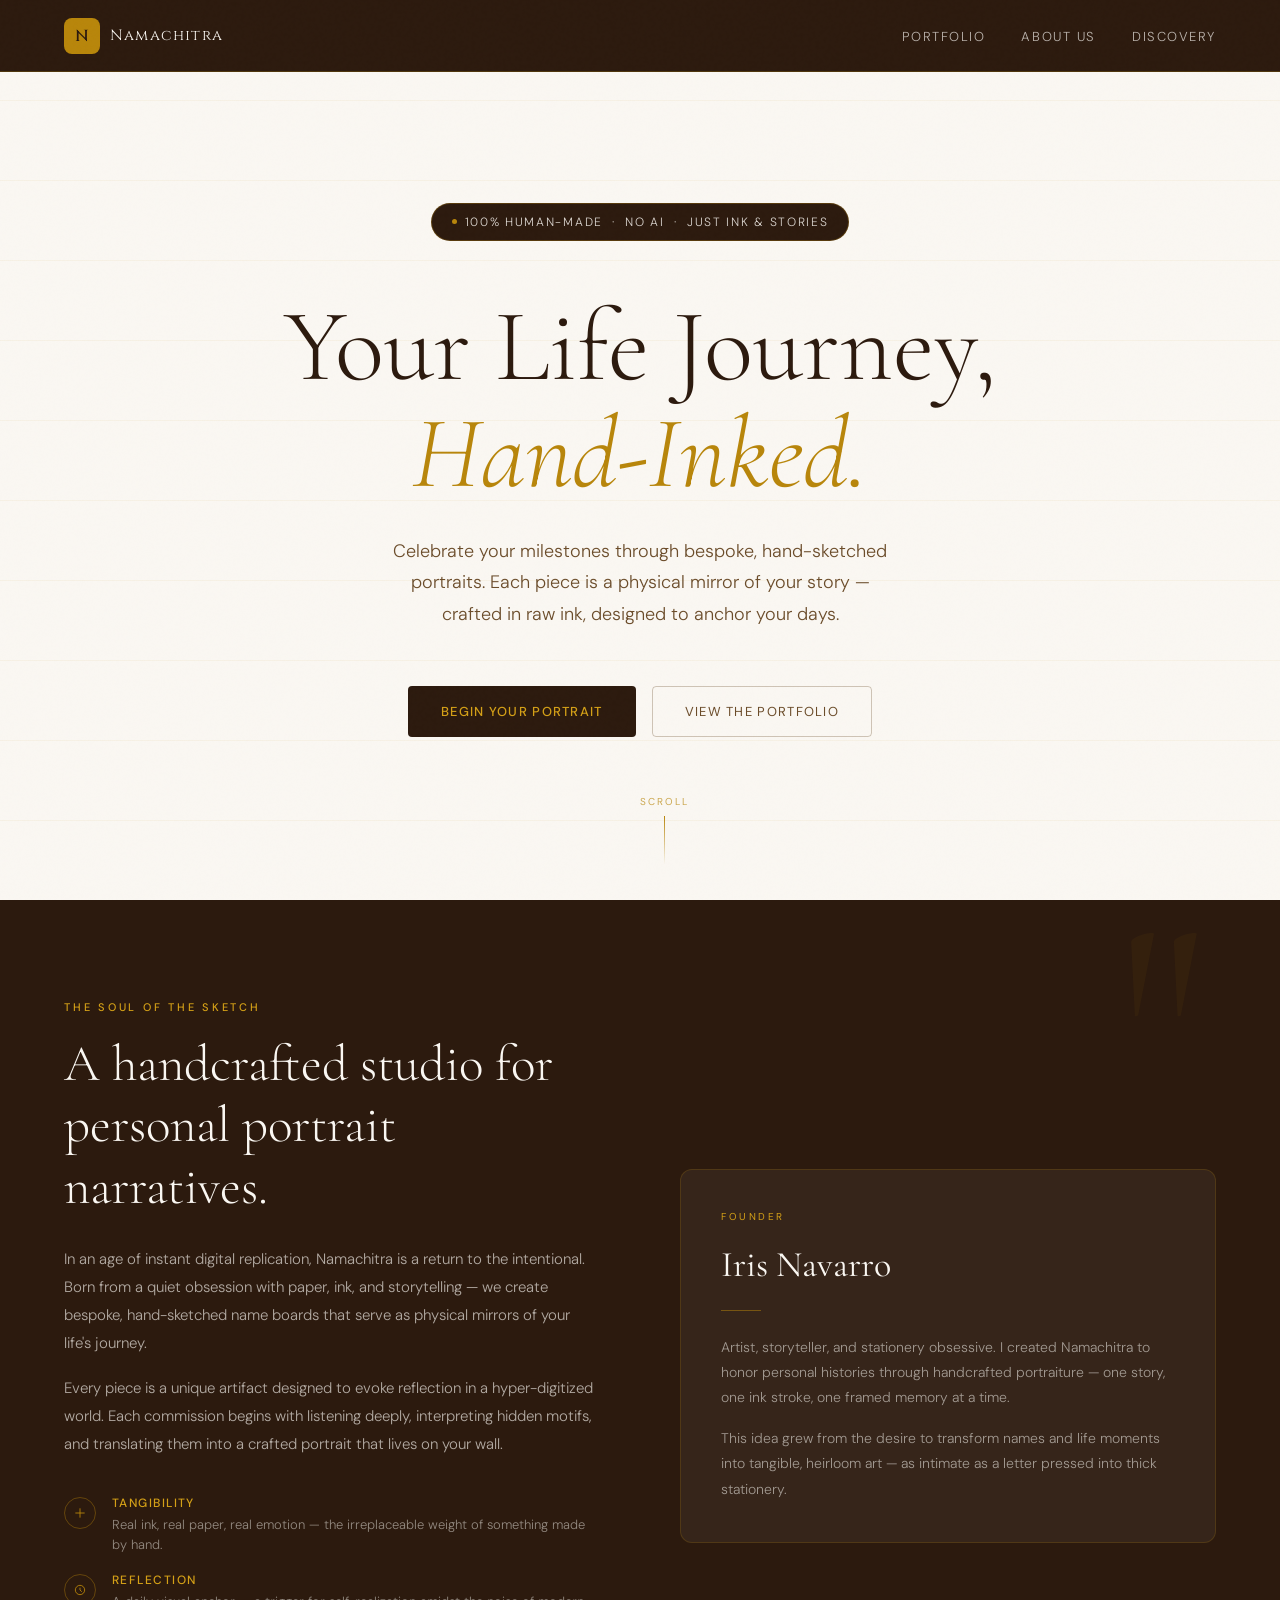
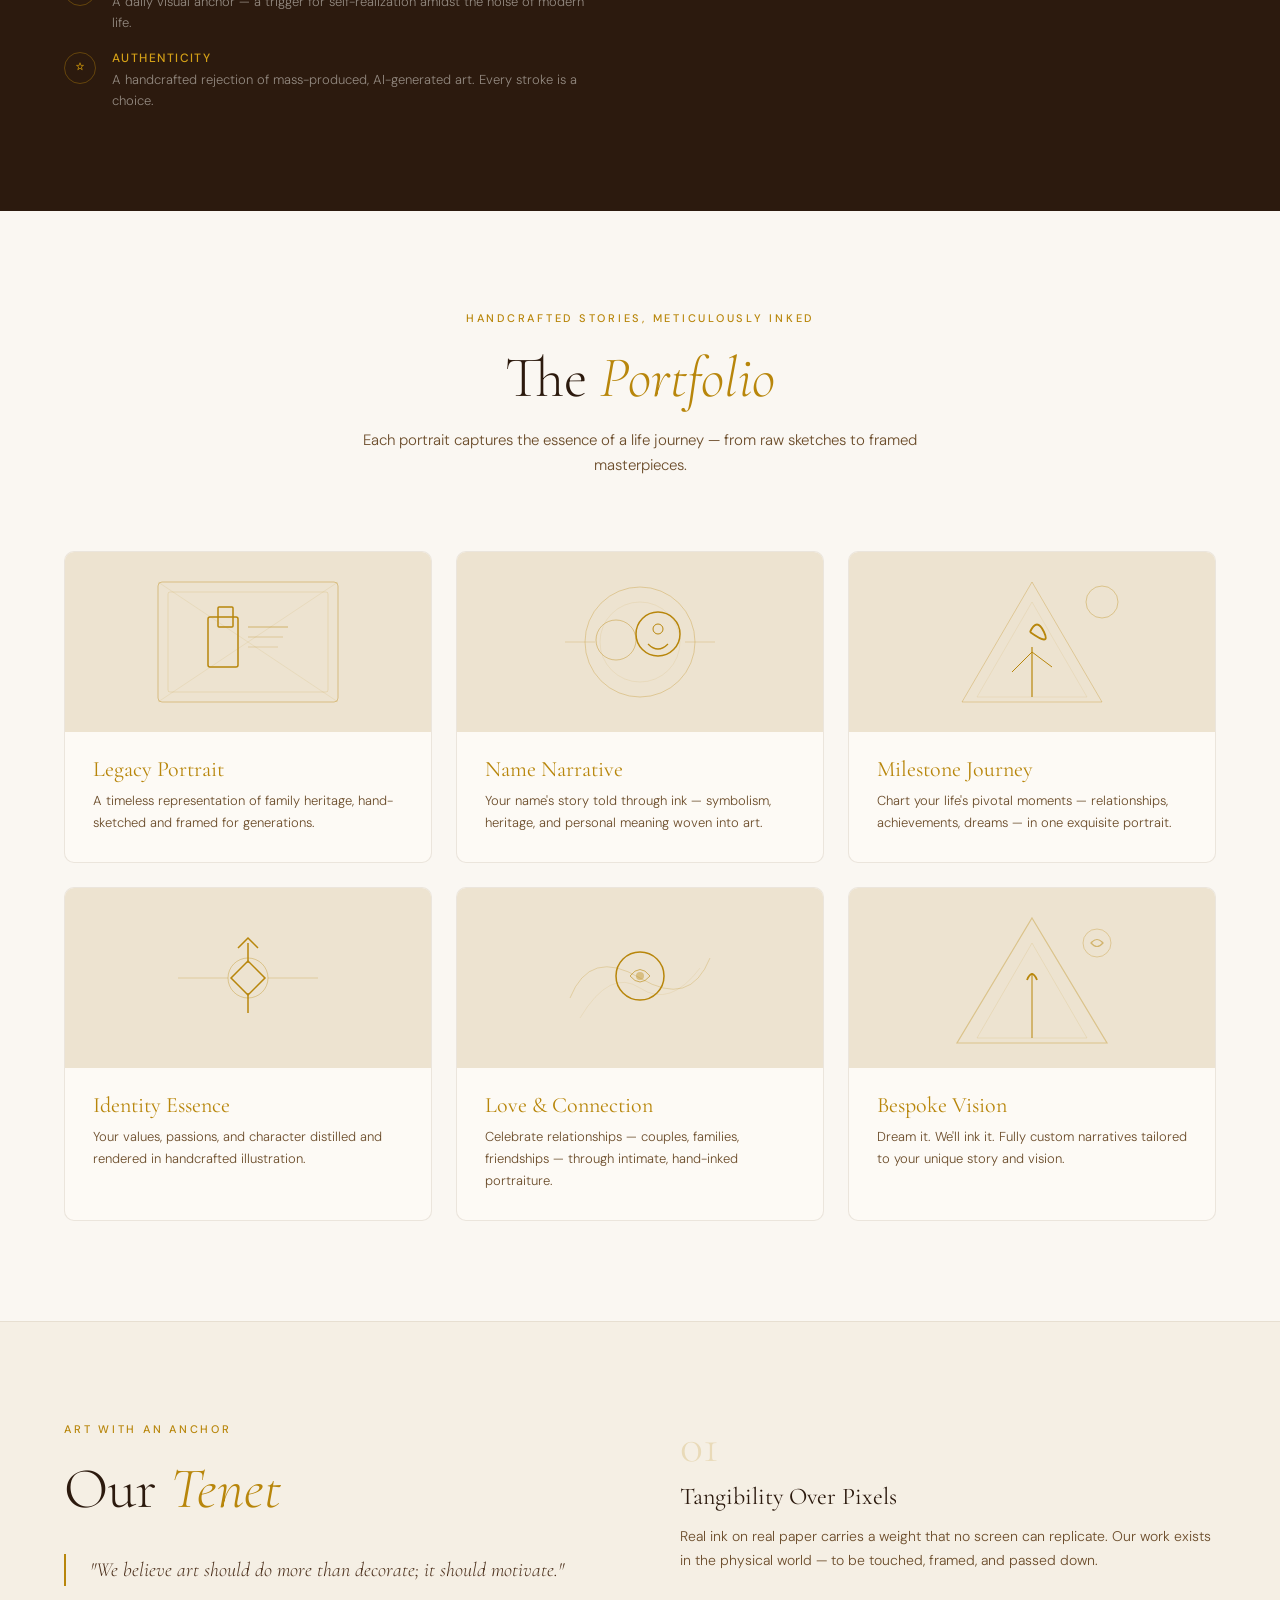
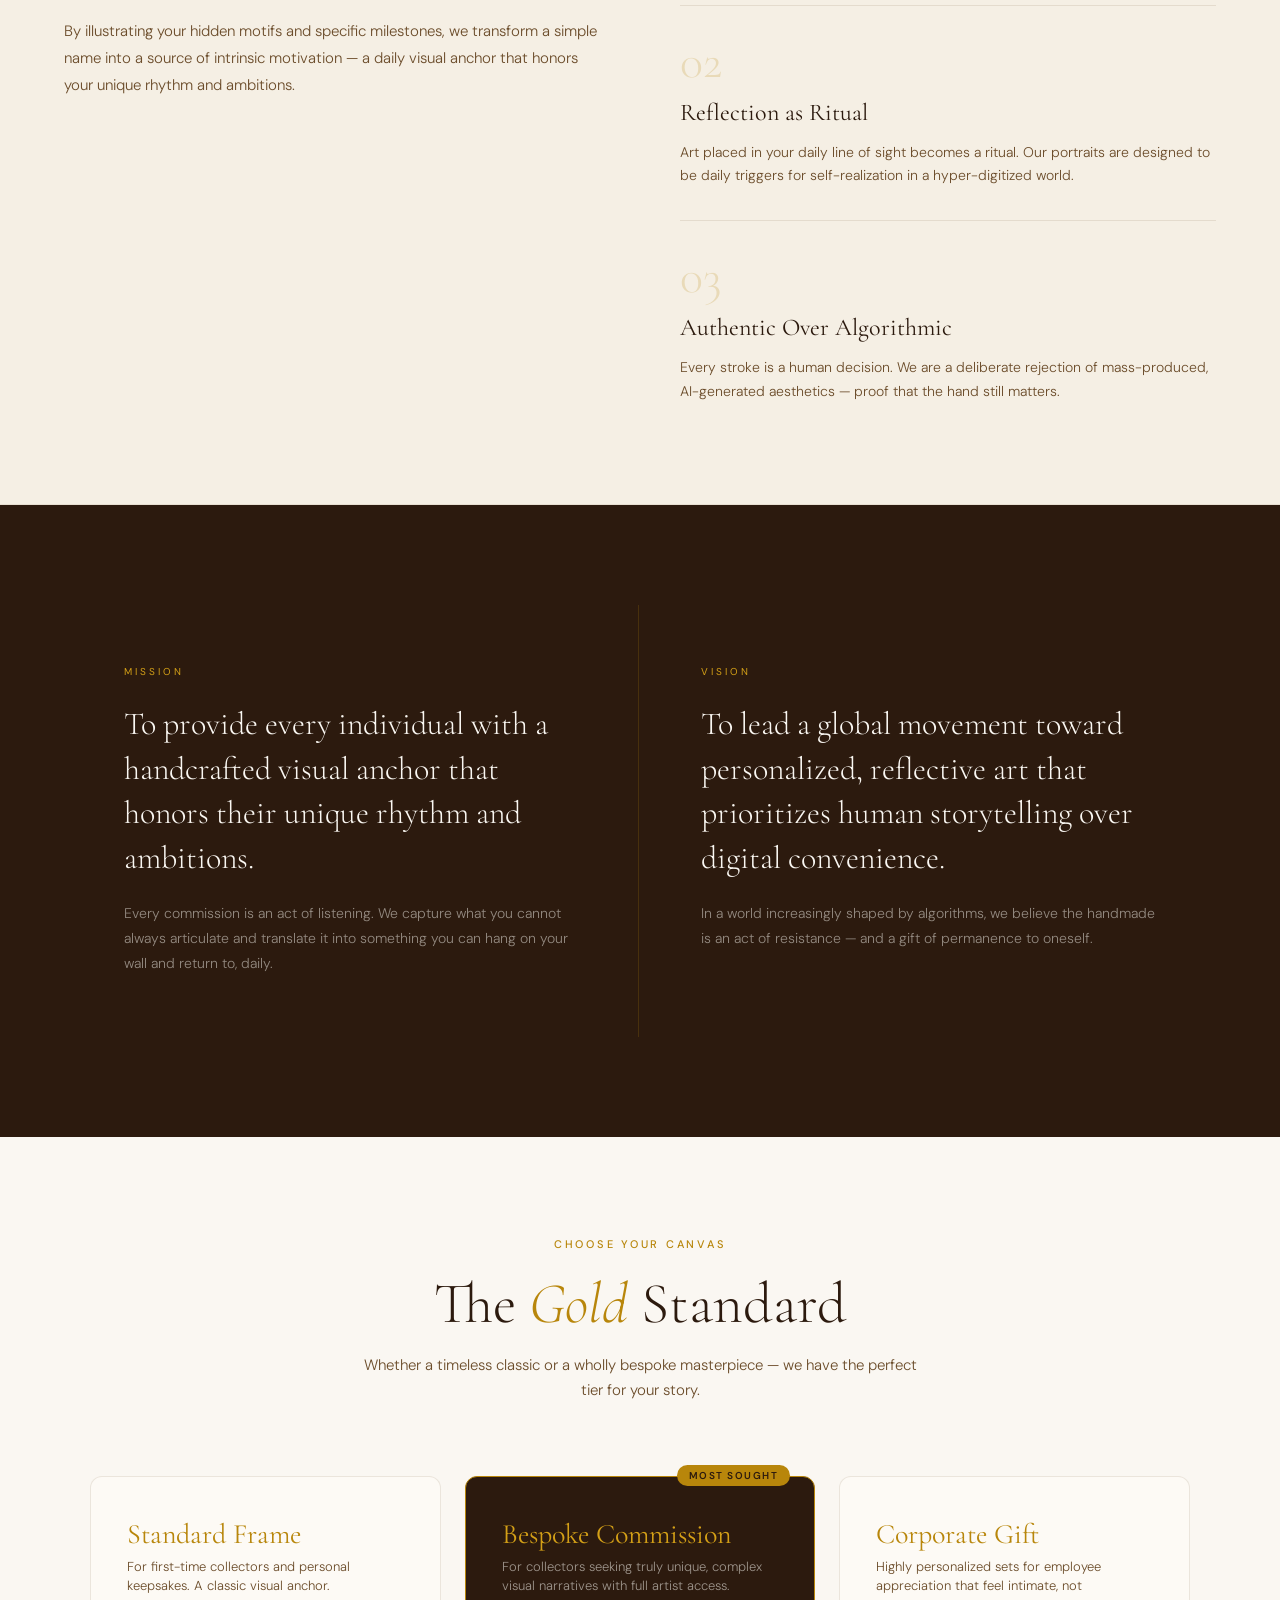
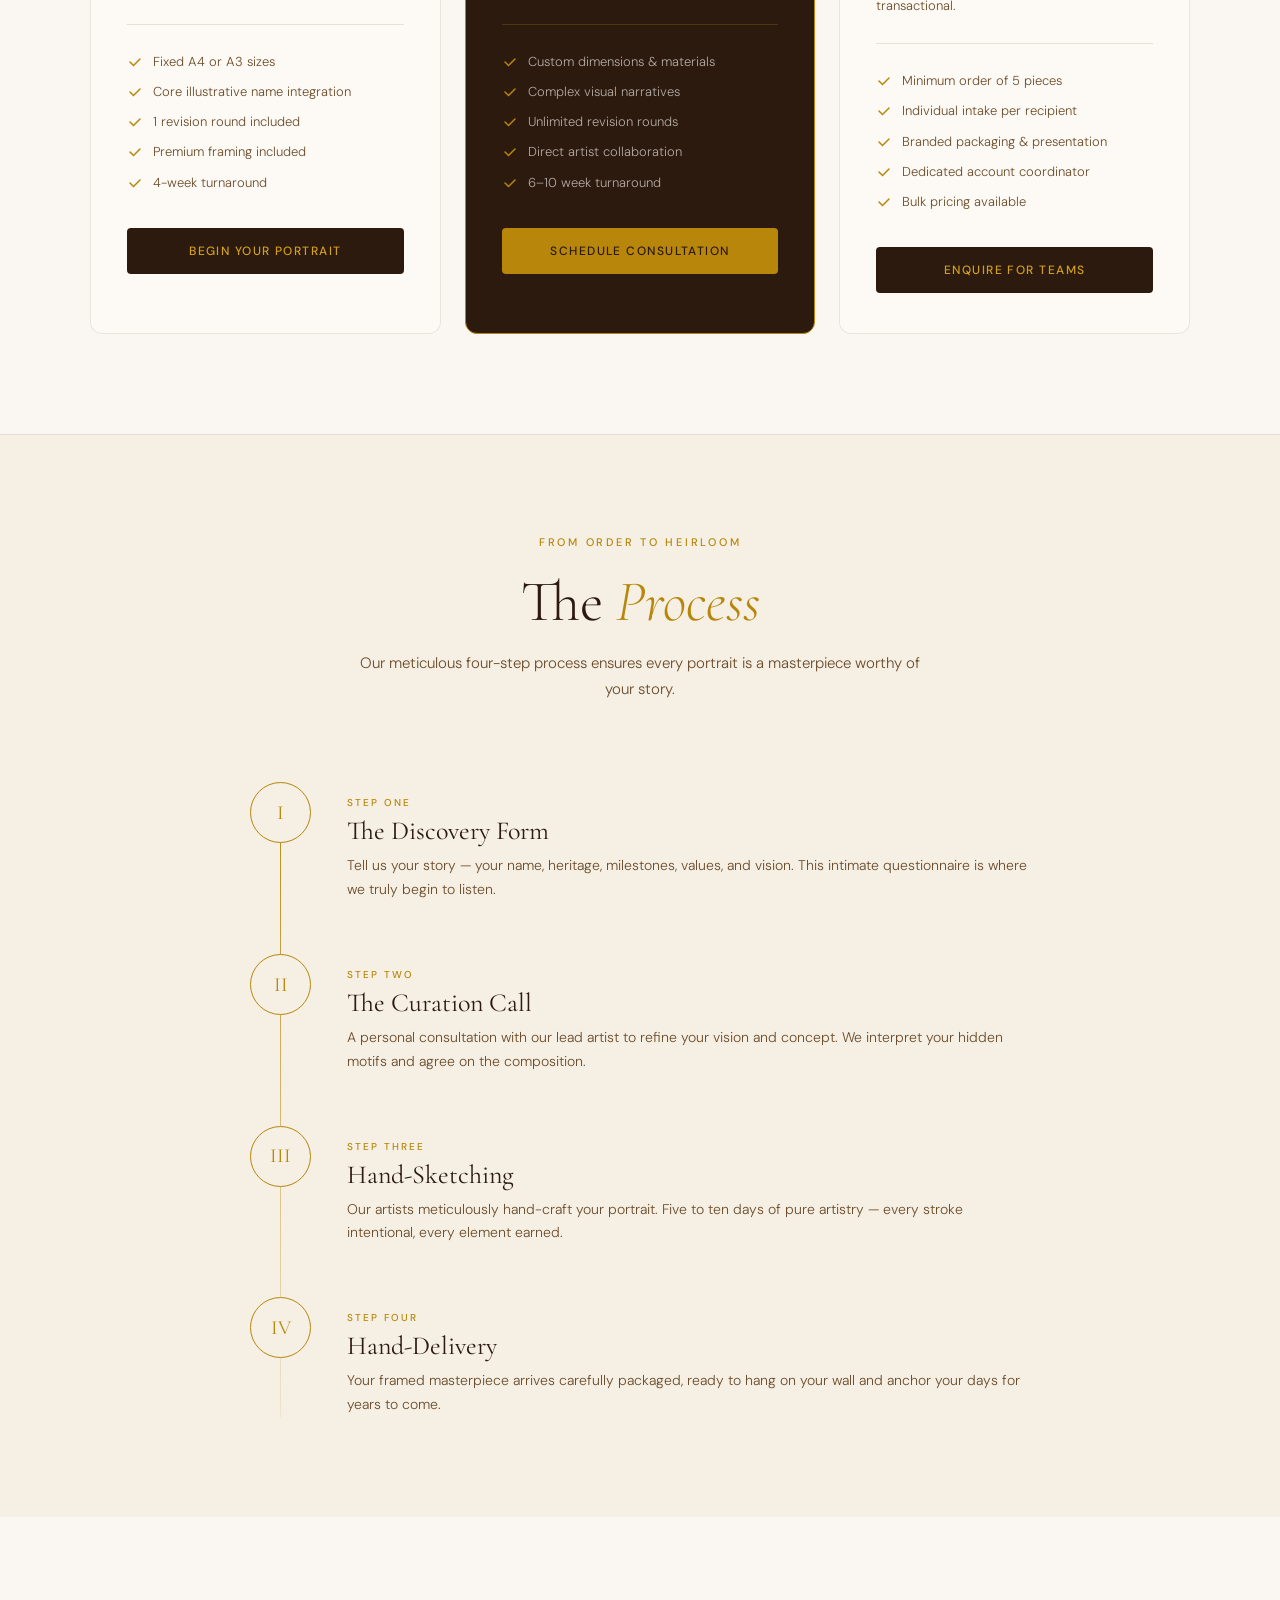
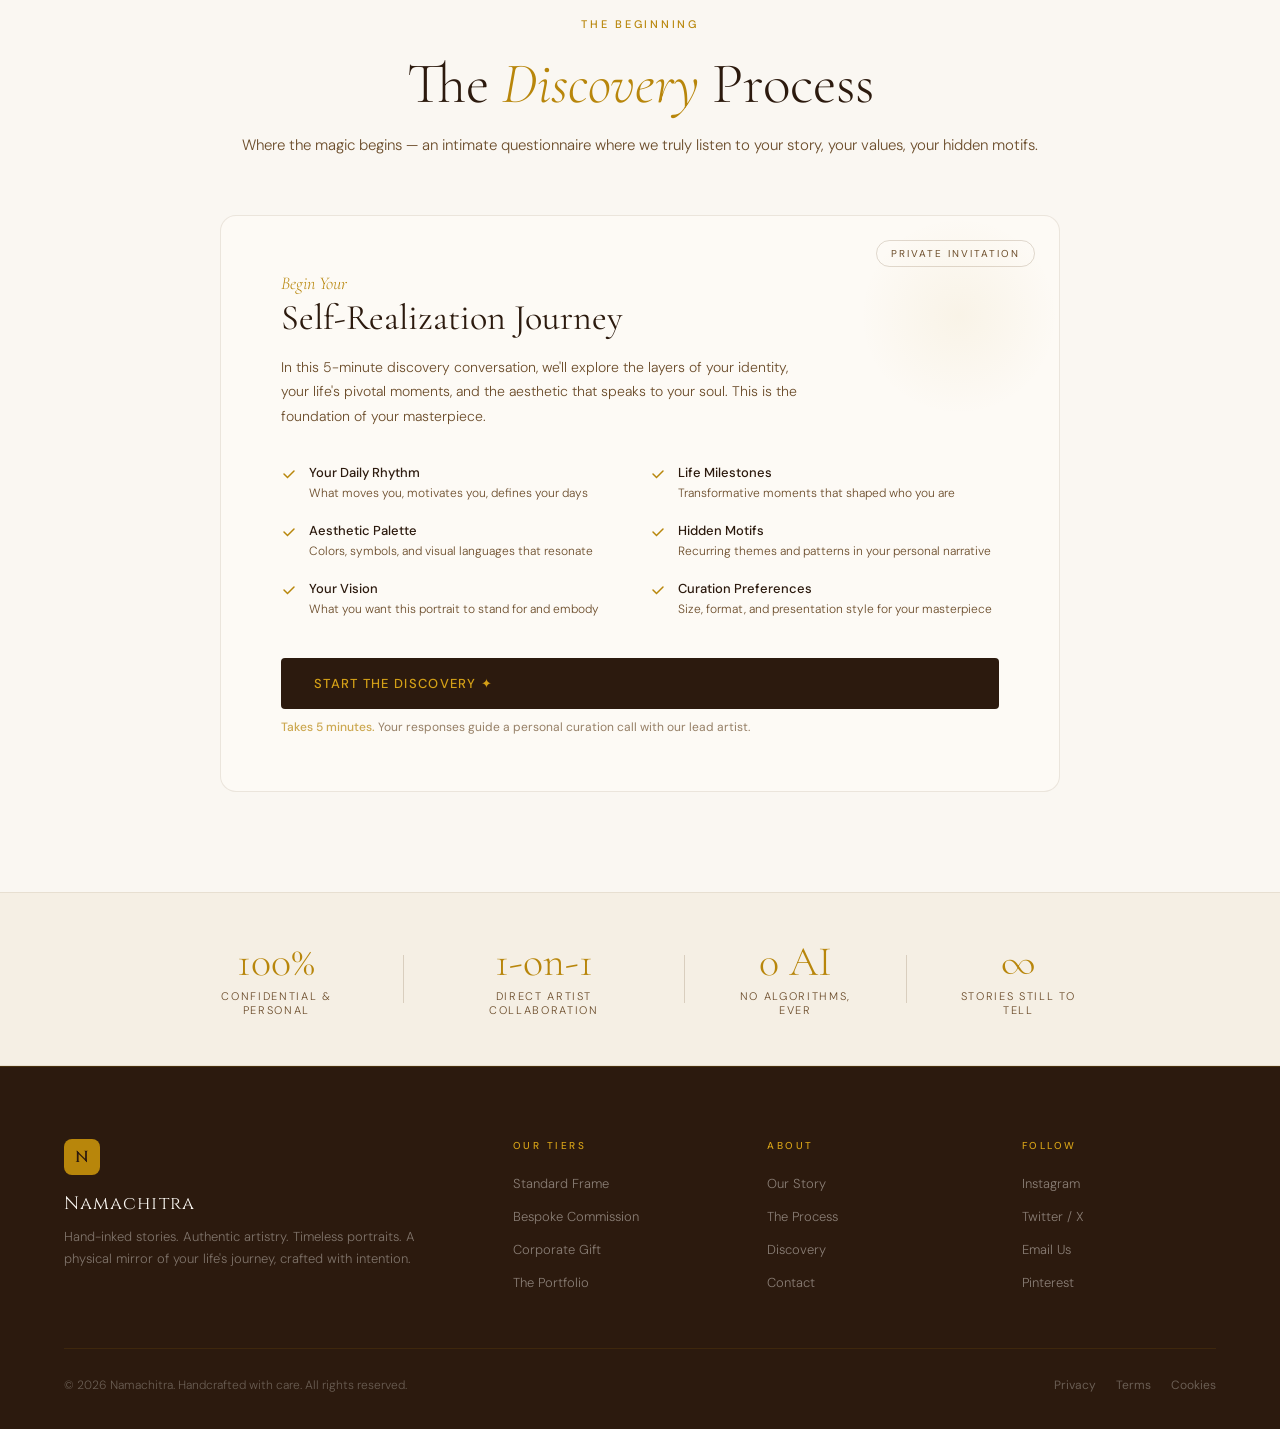
==== namachitra.html @ 125a5fed "Namachitra html file first version Namachitra html file first version" ====
<!DOCTYPE html>
<html lang="en">
<head>
<meta charset="UTF-8">
<meta name="viewport" content="width=device-width, initial-scale=1.0">
<title>Namachitra — Hand-Inked Portraits</title>
<link rel="preconnect" href="https://fonts.googleapis.com">
<link href="https://fonts.googleapis.com/css2?family=Cormorant+Garamond:ital,wght@0,300;0,400;0,600;1,300;1,400&family=DM+Sans:wght@300;400;500&family=Cinzel:wght@400;600&display=swap" rel="stylesheet">
<style>
  :root {
    --ink: #2C1A0E;
    --ink-mid: #4A2E1A;
    --parchment: #FAF7F2;
    --parchment-warm: #F5EFE4;
    --parchment-deep: #EDE3D0;
    --gold: #B8860B;
    --gold-light: #D4A017;
    --gold-bright: #C9940E;
    --sepia: #6B4C2A;
    --cream-card: #FDFAF5;
  }

  * { margin: 0; padding: 0; box-sizing: border-box; }

  html { scroll-behavior: smooth; }

  body {
    font-family: 'DM Sans', sans-serif;
    background: var(--parchment);
    color: var(--ink);
    overflow-x: hidden;
  }

  /* NOISE TEXTURE OVERLAY */
  body::before {
    content: '';
    position: fixed;
    inset: 0;
    background-image: url("data:image/svg+xml,%3Csvg viewBox='0 0 256 256' xmlns='http://www.w3.org/2000/svg'%3E%3Cfilter id='noise'%3E%3CfeTurbulence type='fractalNoise' baseFrequency='0.9' numOctaves='4' stitchTiles='stitch'/%3E%3C/filter%3E%3Crect width='100%25' height='100%25' filter='url(%23noise)' opacity='0.035'/%3E%3C/svg%3E");
    pointer-events: none;
    z-index: 1000;
    opacity: 0.4;
  }

  /* NAV */
  nav {
    position: fixed;
    top: 0; left: 0; right: 0;
    z-index: 100;
    display: flex;
    align-items: center;
    justify-content: space-between;
    padding: 0 5%;
    height: 72px;
    background: var(--ink);
    border-bottom: 1px solid rgba(184,134,11,0.25);
  }

  .nav-logo {
    display: flex;
    align-items: center;
    gap: 10px;
    text-decoration: none;
  }

  .nav-logo-mark {
    width: 36px; height: 36px;
    background: var(--gold);
    border-radius: 8px;
    display: flex;
    align-items: center;
    justify-content: center;
    font-family: 'Cinzel', serif;
    font-size: 16px;
    color: var(--ink);
    font-weight: 600;
  }

  .nav-logo-text {
    font-family: 'Cinzel', serif;
    font-size: 15px;
    color: #FAF7F2;
    letter-spacing: 0.08em;
  }

  .nav-links {
    display: flex;
    gap: 36px;
    list-style: none;
  }

  .nav-links a {
    font-size: 13px;
    letter-spacing: 0.12em;
    text-transform: uppercase;
    color: rgba(250,247,242,0.7);
    text-decoration: none;
    transition: color 0.3s;
    font-weight: 300;
  }

  .nav-links a:hover { color: var(--gold-light); }

  /* HERO */
  .hero {
    min-height: 100vh;
    display: flex;
    flex-direction: column;
    align-items: center;
    justify-content: center;
    padding: 120px 5% 80px;
    position: relative;
    text-align: center;
    overflow: hidden;
  }

  .hero-bg-lines {
    position: absolute;
    inset: 0;
    background-image:
      repeating-linear-gradient(0deg, transparent, transparent 79px, rgba(184,134,11,0.06) 79px, rgba(184,134,11,0.06) 80px);
    pointer-events: none;
  }

  .hero-badge {
    display: inline-flex;
    align-items: center;
    gap: 8px;
    background: var(--ink);
    color: rgba(250,247,242,0.85);
    font-size: 12px;
    letter-spacing: 0.14em;
    text-transform: uppercase;
    padding: 10px 20px;
    border-radius: 100px;
    margin-bottom: 52px;
    font-weight: 300;
    border: 1px solid rgba(184,134,11,0.3);
    animation: fadeUp 0.8s ease both;
  }

  .hero-badge-dot {
    width: 5px; height: 5px;
    background: var(--gold);
    border-radius: 50%;
  }

  .hero-headline {
    font-family: 'Cormorant Garamond', serif;
    font-size: clamp(52px, 8vw, 112px);
    font-weight: 300;
    line-height: 1.05;
    color: var(--ink);
    margin-bottom: 28px;
    animation: fadeUp 0.8s 0.15s ease both;
  }

  .hero-headline em {
    font-style: italic;
    color: var(--gold);
  }

  .hero-sub {
    font-size: clamp(15px, 1.8vw, 18px);
    color: var(--sepia);
    max-width: 520px;
    line-height: 1.75;
    font-weight: 300;
    margin-bottom: 56px;
    animation: fadeUp 0.8s 0.3s ease both;
  }

  .hero-actions {
    display: flex;
    gap: 16px;
    flex-wrap: wrap;
    justify-content: center;
    animation: fadeUp 0.8s 0.45s ease both;
  }

  .btn-primary {
    display: inline-flex;
    align-items: center;
    gap: 8px;
    background: var(--ink);
    color: var(--gold-light);
    font-size: 13px;
    letter-spacing: 0.1em;
    text-transform: uppercase;
    padding: 16px 32px;
    border-radius: 4px;
    text-decoration: none;
    font-weight: 500;
    transition: all 0.3s;
    border: 1px solid transparent;
  }

  .btn-primary:hover {
    background: var(--gold);
    color: var(--ink);
  }

  .btn-ghost {
    display: inline-flex;
    align-items: center;
    gap: 8px;
    background: transparent;
    color: var(--sepia);
    font-size: 13px;
    letter-spacing: 0.1em;
    text-transform: uppercase;
    padding: 16px 32px;
    border-radius: 4px;
    text-decoration: none;
    font-weight: 400;
    border: 1px solid rgba(107,76,42,0.3);
    transition: all 0.3s;
  }

  .btn-ghost:hover {
    border-color: var(--gold);
    color: var(--gold);
  }

  .hero-scroll-hint {
    position: absolute;
    bottom: 36px;
    left: 50%;
    transform: translateX(-50%);
    display: flex;
    flex-direction: column;
    align-items: center;
    gap: 8px;
    animation: fadeUp 0.8s 0.6s ease both;
  }

  .scroll-line {
    width: 1px;
    height: 48px;
    background: linear-gradient(to bottom, var(--gold), transparent);
    animation: scrollPulse 2s ease-in-out infinite;
  }

  .scroll-label {
    font-size: 10px;
    letter-spacing: 0.2em;
    text-transform: uppercase;
    color: var(--gold);
    opacity: 0.7;
  }

  /* ABOUT */
  .about {
    background: var(--ink);
    padding: 100px 5%;
    position: relative;
    overflow: hidden;
  }

  .about::before {
    content: '"';
    position: absolute;
    top: -20px;
    right: 6%;
    font-family: 'Cormorant Garamond', serif;
    font-size: 300px;
    color: rgba(184,134,11,0.06);
    line-height: 1;
    pointer-events: none;
  }

  .about-inner {
    max-width: 1200px;
    margin: 0 auto;
    display: grid;
    grid-template-columns: 1fr 1fr;
    gap: 80px;
    align-items: center;
  }

  .section-label {
    font-size: 11px;
    letter-spacing: 0.25em;
    text-transform: uppercase;
    color: var(--gold);
    margin-bottom: 20px;
    font-weight: 500;
  }

  .about .section-label { color: var(--gold-light); }

  .about-headline {
    font-family: 'Cormorant Garamond', serif;
    font-size: clamp(36px, 4vw, 56px);
    font-weight: 300;
    line-height: 1.2;
    color: #FAF7F2;
    margin-bottom: 28px;
  }

  .about-body {
    font-size: 15px;
    line-height: 1.85;
    color: rgba(250,247,242,0.65);
    font-weight: 300;
    margin-bottom: 18px;
  }

  .about-pillars {
    display: flex;
    flex-direction: column;
    gap: 16px;
    margin-top: 36px;
  }

  .pillar {
    display: flex;
    gap: 16px;
    align-items: flex-start;
  }

  .pillar-icon {
    width: 32px;
    height: 32px;
    border: 1px solid rgba(184,134,11,0.4);
    border-radius: 50%;
    display: flex;
    align-items: center;
    justify-content: center;
    flex-shrink: 0;
    margin-top: 2px;
  }

  .pillar-icon svg { width: 14px; height: 14px; }

  .pillar-title {
    font-size: 12px;
    letter-spacing: 0.12em;
    text-transform: uppercase;
    color: var(--gold-light);
    margin-bottom: 4px;
    font-weight: 500;
  }

  .pillar-desc {
    font-size: 13px;
    color: rgba(250,247,242,0.5);
    line-height: 1.6;
    font-weight: 300;
  }

  .about-founder-card {
    background: rgba(250,247,242,0.05);
    border: 1px solid rgba(184,134,11,0.2);
    border-radius: 12px;
    padding: 40px;
    position: relative;
  }

  .founder-tag {
    font-size: 10px;
    letter-spacing: 0.25em;
    text-transform: uppercase;
    color: var(--gold-light);
    margin-bottom: 20px;
    display: block;
  }

  .founder-name {
    font-family: 'Cormorant Garamond', serif;
    font-size: 36px;
    font-weight: 400;
    color: #FAF7F2;
    margin-bottom: 16px;
  }

  .founder-bio {
    font-size: 14px;
    line-height: 1.8;
    color: rgba(250,247,242,0.55);
    font-weight: 300;
  }

  .founder-rule {
    width: 40px;
    height: 1px;
    background: var(--gold);
    margin: 24px 0;
    opacity: 0.5;
  }

  /* PORTFOLIO */
  .portfolio {
    padding: 100px 5%;
    background: var(--parchment);
  }

  .portfolio-header {
    text-align: center;
    max-width: 600px;
    margin: 0 auto 72px;
  }

  .section-headline {
    font-family: 'Cormorant Garamond', serif;
    font-size: clamp(36px, 4.5vw, 60px);
    font-weight: 300;
    line-height: 1.15;
    color: var(--ink);
    margin-bottom: 16px;
  }

  .section-headline em { color: var(--gold); font-style: italic; }

  .section-sub {
    font-size: 15px;
    color: var(--sepia);
    line-height: 1.7;
    font-weight: 300;
  }

  .portfolio-grid {
    max-width: 1200px;
    margin: 0 auto;
    display: grid;
    grid-template-columns: repeat(3, 1fr);
    gap: 24px;
  }

  .portfolio-card {
    background: var(--cream-card);
    border: 1px solid rgba(107,76,42,0.12);
    border-radius: 10px;
    overflow: hidden;
    transition: transform 0.3s, box-shadow 0.3s;
    cursor: default;
  }

  .portfolio-card:hover {
    transform: translateY(-4px);
    box-shadow: 0 20px 48px rgba(44,26,14,0.1);
  }

  .portfolio-card-art {
    height: 180px;
    background: var(--parchment-deep);
    display: flex;
    align-items: center;
    justify-content: center;
    position: relative;
    overflow: hidden;
  }

  .card-svg {
    width: 100%;
    height: 100%;
  }

  .portfolio-card-body {
    padding: 24px 28px 28px;
  }

  .card-title {
    font-family: 'Cormorant Garamond', serif;
    font-size: 22px;
    font-weight: 400;
    color: var(--gold);
    margin-bottom: 8px;
  }

  .card-desc {
    font-size: 13px;
    line-height: 1.7;
    color: var(--sepia);
    font-weight: 300;
  }

  /* TENETS */
  .tenets {
    background: var(--parchment-warm);
    padding: 100px 5%;
    border-top: 1px solid rgba(107,76,42,0.1);
    border-bottom: 1px solid rgba(107,76,42,0.1);
  }

  .tenets-inner {
    max-width: 1200px;
    margin: 0 auto;
    display: grid;
    grid-template-columns: 1fr 1fr;
    gap: 80px;
    align-items: start;
  }

  .tenets-left .section-headline {
    margin-bottom: 24px;
  }

  .tenets-quote {
    font-family: 'Cormorant Garamond', serif;
    font-size: 20px;
    font-style: italic;
    color: var(--ink-mid);
    line-height: 1.6;
    border-left: 2px solid var(--gold);
    padding-left: 24px;
    margin: 32px 0;
    font-weight: 300;
  }

  .tenets-body {
    font-size: 15px;
    color: var(--sepia);
    line-height: 1.8;
    font-weight: 300;
  }

  .tenets-pillars {
    display: flex;
    flex-direction: column;
    gap: 32px;
  }

  .tenet-item {
    display: flex;
    flex-direction: column;
    gap: 8px;
    padding-bottom: 32px;
    border-bottom: 1px solid rgba(107,76,42,0.12);
  }

  .tenet-item:last-child {
    border-bottom: none;
    padding-bottom: 0;
  }

  .tenet-number {
    font-family: 'Cormorant Garamond', serif;
    font-size: 48px;
    font-weight: 300;
    color: rgba(184,134,11,0.2);
    line-height: 1;
    margin-bottom: 4px;
  }

  .tenet-title {
    font-family: 'Cormorant Garamond', serif;
    font-size: 24px;
    font-weight: 400;
    color: var(--ink);
    margin-bottom: 6px;
  }

  .tenet-desc {
    font-size: 14px;
    color: var(--sepia);
    line-height: 1.7;
    font-weight: 300;
  }

  /* VISION MISSION */
  .vision-mission {
    background: var(--ink);
    padding: 100px 5%;
  }

  .vm-inner {
    max-width: 1200px;
    margin: 0 auto;
    display: grid;
    grid-template-columns: 1fr 1fr;
    gap: 2px;
  }

  .vm-card {
    padding: 60px;
    position: relative;
  }

  .vm-card:first-child {
    border-right: 1px solid rgba(184,134,11,0.2);
  }

  .vm-type {
    font-size: 10px;
    letter-spacing: 0.3em;
    text-transform: uppercase;
    color: var(--gold-light);
    margin-bottom: 24px;
    display: block;
  }

  .vm-headline {
    font-family: 'Cormorant Garamond', serif;
    font-size: 32px;
    font-weight: 300;
    color: #FAF7F2;
    line-height: 1.4;
    margin-bottom: 20px;
  }

  .vm-body {
    font-size: 14px;
    color: rgba(250,247,242,0.5);
    line-height: 1.8;
    font-weight: 300;
  }

  /* TIERS / PRICING */
  .tiers {
    padding: 100px 5%;
    background: var(--parchment);
  }

  .tiers-header {
    text-align: center;
    max-width: 560px;
    margin: 0 auto 72px;
  }

  .tiers-grid {
    max-width: 1100px;
    margin: 0 auto;
    display: grid;
    grid-template-columns: repeat(3, 1fr);
    gap: 24px;
  }

  .tier-card {
    background: var(--cream-card);
    border: 1px solid rgba(107,76,42,0.12);
    border-radius: 12px;
    padding: 40px 36px;
    position: relative;
    transition: transform 0.3s, box-shadow 0.3s;
  }

  .tier-card:hover {
    transform: translateY(-4px);
    box-shadow: 0 20px 48px rgba(44,26,14,0.1);
  }

  .tier-card.featured {
    background: var(--ink);
    border-color: var(--gold);
  }

  .tier-badge {
    position: absolute;
    top: -12px;
    right: 24px;
    background: var(--gold);
    color: var(--ink);
    font-size: 10px;
    letter-spacing: 0.15em;
    text-transform: uppercase;
    padding: 4px 12px;
    border-radius: 100px;
    font-weight: 600;
  }

  .tier-name {
    font-family: 'Cormorant Garamond', serif;
    font-size: 28px;
    font-weight: 400;
    color: var(--gold);
    margin-bottom: 6px;
  }

  .tier-card.featured .tier-name { color: var(--gold-light); }

  .tier-tagline {
    font-size: 13px;
    color: var(--sepia);
    font-weight: 300;
    margin-bottom: 28px;
    line-height: 1.5;
  }

  .tier-card.featured .tier-tagline { color: rgba(250,247,242,0.55); }

  .tier-rule {
    height: 1px;
    background: rgba(107,76,42,0.15);
    margin-bottom: 28px;
  }

  .tier-card.featured .tier-rule { background: rgba(184,134,11,0.25); }

  .tier-features {
    list-style: none;
    display: flex;
    flex-direction: column;
    gap: 12px;
    margin-bottom: 36px;
  }

  .tier-features li {
    display: flex;
    gap: 10px;
    font-size: 13px;
    color: var(--sepia);
    font-weight: 300;
    line-height: 1.4;
  }

  .tier-card.featured .tier-features li { color: rgba(250,247,242,0.65); }

  .tier-check {
    width: 16px;
    height: 16px;
    flex-shrink: 0;
    color: var(--gold);
    margin-top: 1px;
  }

  .tier-cta {
    display: block;
    text-align: center;
    background: var(--ink);
    color: var(--gold-light);
    font-size: 12px;
    letter-spacing: 0.12em;
    text-transform: uppercase;
    padding: 14px 24px;
    border-radius: 4px;
    text-decoration: none;
    font-weight: 500;
    transition: all 0.3s;
    border: 1px solid transparent;
  }

  .tier-card:not(.featured) .tier-cta:hover {
    background: var(--gold);
    color: var(--ink);
  }

  .tier-card.featured .tier-cta {
    background: var(--gold);
    color: var(--ink);
  }

  .tier-card.featured .tier-cta:hover {
    background: var(--gold-light);
  }

  /* PROCESS */
  .process {
    background: var(--parchment-warm);
    padding: 100px 5%;
    border-top: 1px solid rgba(107,76,42,0.1);
  }

  .process-header {
    text-align: center;
    max-width: 560px;
    margin: 0 auto 80px;
  }

  .process-timeline {
    max-width: 780px;
    margin: 0 auto;
    position: relative;
  }

  .process-line {
    position: absolute;
    left: 30px;
    top: 0;
    bottom: 0;
    width: 1px;
    background: linear-gradient(to bottom, var(--gold), rgba(184,134,11,0.1));
  }

  .process-step {
    display: flex;
    gap: 36px;
    margin-bottom: 52px;
    position: relative;
  }

  .process-step:last-child { margin-bottom: 0; }

  .step-dot {
    width: 61px;
    height: 61px;
    flex-shrink: 0;
    background: var(--parchment-warm);
    border: 1px solid var(--gold);
    border-radius: 50%;
    display: flex;
    align-items: center;
    justify-content: center;
    position: relative;
    z-index: 1;
  }

  .step-number {
    font-family: 'Cormorant Garamond', serif;
    font-size: 20px;
    font-weight: 400;
    color: var(--gold);
  }

  .step-content {
    padding-top: 14px;
  }

  .step-label {
    font-size: 10px;
    letter-spacing: 0.2em;
    text-transform: uppercase;
    color: var(--gold);
    margin-bottom: 6px;
    font-weight: 500;
  }

  .step-title {
    font-family: 'Cormorant Garamond', serif;
    font-size: 26px;
    font-weight: 400;
    color: var(--ink);
    margin-bottom: 8px;
  }

  .step-desc {
    font-size: 14px;
    color: var(--sepia);
    line-height: 1.7;
    font-weight: 300;
  }

  /* DISCOVERY */
  .discovery {
    background: var(--parchment);
    padding: 100px 5%;
  }

  .discovery-inner {
    max-width: 840px;
    margin: 0 auto;
  }

  .discovery-header {
    text-align: center;
    margin-bottom: 56px;
  }

  .discovery-card {
    background: var(--cream-card);
    border: 1px solid rgba(107,76,42,0.12);
    border-radius: 16px;
    padding: 56px 60px;
    position: relative;
    overflow: hidden;
  }

  .discovery-card::after {
    content: '';
    position: absolute;
    top: 0; right: 0;
    width: 200px; height: 200px;
    background: radial-gradient(circle, rgba(184,134,11,0.06), transparent 70%);
    pointer-events: none;
  }

  .discovery-private {
    position: absolute;
    top: 24px; right: 24px;
    font-size: 10px;
    letter-spacing: 0.2em;
    text-transform: uppercase;
    color: var(--sepia);
    border: 1px solid rgba(107,76,42,0.2);
    padding: 6px 14px;
    border-radius: 100px;
  }

  .discovery-title {
    font-family: 'Cormorant Garamond', serif;
    margin-bottom: 8px;
  }

  .discovery-title span:first-child {
    font-size: 18px;
    font-weight: 300;
    font-style: italic;
    color: var(--gold);
    display: block;
    margin-bottom: 2px;
  }

  .discovery-title span:last-child {
    font-size: 36px;
    font-weight: 400;
    color: var(--ink);
    display: block;
  }

  .discovery-desc {
    font-size: 14px;
    color: var(--sepia);
    line-height: 1.75;
    font-weight: 300;
    margin-top: 16px;
    margin-bottom: 36px;
    max-width: 520px;
  }

  .discovery-grid {
    display: grid;
    grid-template-columns: 1fr 1fr;
    gap: 20px;
    margin-bottom: 40px;
  }

  .discovery-item {
    display: flex;
    gap: 12px;
    align-items: flex-start;
  }

  .discovery-check {
    color: var(--gold);
    flex-shrink: 0;
    margin-top: 2px;
  }

  .discovery-item-title {
    font-size: 13px;
    font-weight: 500;
    color: var(--ink);
    margin-bottom: 3px;
  }

  .discovery-item-desc {
    font-size: 12px;
    color: var(--sepia);
    line-height: 1.5;
    font-weight: 300;
  }

  .discovery-cta-wrap {
    display: flex;
    flex-direction: column;
    gap: 10px;
  }

  .discovery-note {
    font-size: 12px;
    color: var(--sepia);
    opacity: 0.7;
  }

  .discovery-note strong { color: var(--gold); font-weight: 500; }

  /* STATS STRIP */
  .stats-strip {
    background: var(--parchment-warm);
    padding: 48px 5%;
    border-top: 1px solid rgba(107,76,42,0.1);
    border-bottom: 1px solid rgba(107,76,42,0.1);
  }

  .stats-inner {
    max-width: 900px;
    margin: 0 auto;
    display: flex;
    justify-content: space-around;
    align-items: center;
    gap: 40px;
  }

  .stat-item {
    text-align: center;
  }

  .stat-value {
    font-family: 'Cormorant Garamond', serif;
    font-size: 42px;
    font-weight: 300;
    color: var(--gold);
    line-height: 1;
    margin-bottom: 6px;
  }

  .stat-label {
    font-size: 11px;
    letter-spacing: 0.15em;
    text-transform: uppercase;
    color: var(--sepia);
    font-weight: 300;
  }

  .stat-divider {
    width: 1px;
    height: 48px;
    background: rgba(107,76,42,0.2);
  }

  /* FOOTER */
  footer {
    background: var(--ink);
    padding: 72px 5% 36px;
    border-top: 1px solid rgba(184,134,11,0.2);
  }

  .footer-inner {
    max-width: 1200px;
    margin: 0 auto;
    display: grid;
    grid-template-columns: 2fr 1fr 1fr 1fr;
    gap: 60px;
    margin-bottom: 56px;
  }

  .footer-brand-name {
    font-family: 'Cinzel', serif;
    font-size: 18px;
    color: #FAF7F2;
    margin: 16px 0 10px;
    letter-spacing: 0.06em;
  }

  .footer-brand-desc {
    font-size: 13px;
    color: rgba(250,247,242,0.4);
    line-height: 1.7;
    font-weight: 300;
  }

  .footer-col-title {
    font-size: 10px;
    letter-spacing: 0.25em;
    text-transform: uppercase;
    color: var(--gold-light);
    margin-bottom: 20px;
    font-weight: 500;
  }

  .footer-links {
    list-style: none;
    display: flex;
    flex-direction: column;
    gap: 12px;
  }

  .footer-links a {
    font-size: 13px;
    color: rgba(250,247,242,0.45);
    text-decoration: none;
    font-weight: 300;
    transition: color 0.3s;
  }

  .footer-links a:hover { color: var(--gold-light); }

  .footer-bottom {
    max-width: 1200px;
    margin: 0 auto;
    display: flex;
    justify-content: space-between;
    align-items: center;
    padding-top: 28px;
    border-top: 1px solid rgba(184,134,11,0.12);
  }

  .footer-copy {
    font-size: 12px;
    color: rgba(250,247,242,0.3);
    font-weight: 300;
  }

  .footer-legal {
    display: flex;
    gap: 20px;
  }

  .footer-legal a {
    font-size: 12px;
    color: rgba(250,247,242,0.3);
    text-decoration: none;
    transition: color 0.3s;
  }

  .footer-legal a:hover { color: var(--gold-light); }

  /* ANIMATIONS */
  @keyframes fadeUp {
    from { opacity: 0; transform: translateY(24px); }
    to { opacity: 1; transform: translateY(0); }
  }

  @keyframes scrollPulse {
    0%, 100% { opacity: 0.5; transform: scaleY(1); }
    50% { opacity: 1; transform: scaleY(1.15); }
  }

  /* RESPONSIVE */
  @media (max-width: 900px) {
    .about-inner, .tenets-inner, .vm-inner, .tiers-grid { grid-template-columns: 1fr; }
    .portfolio-grid { grid-template-columns: 1fr 1fr; }
    .footer-inner { grid-template-columns: 1fr 1fr; }
    .discovery-grid { grid-template-columns: 1fr; }
    .vm-card:first-child { border-right: none; border-bottom: 1px solid rgba(184,134,11,0.2); }
    .discovery-card { padding: 36px 28px; }
    .stats-inner { flex-wrap: wrap; }
    .stat-divider { display: none; }
  }

  @media (max-width: 600px) {
    .portfolio-grid { grid-template-columns: 1fr; }
    .footer-inner { grid-template-columns: 1fr; }
    .nav-links { display: none; }
    .vm-card { padding: 40px 24px; }
    .hero-actions { flex-direction: column; align-items: center; }
  }
</style>
</head>
<body>

<!-- NAV -->
<nav>
  <a href="#" class="nav-logo">
    <div class="nav-logo-mark">N</div>
    <span class="nav-logo-text">Namachitra</span>
  </a>
  <ul class="nav-links">
    <li><a href="#portfolio">Portfolio</a></li>
    <li><a href="#about">About Us</a></li>
    <li><a href="#discovery">Discovery</a></li>
  </ul>
</nav>

<!-- HERO -->
<section class="hero">
  <div class="hero-bg-lines"></div>

  <div class="hero-badge">
    <div class="hero-badge-dot"></div>
    100% Human-Made &nbsp;·&nbsp; No AI &nbsp;·&nbsp; Just Ink & Stories
  </div>

  <h1 class="hero-headline">
    Your Life Journey,<br>
    <em>Hand-Inked.</em>
  </h1>

  <p class="hero-sub">
    Celebrate your milestones through bespoke, hand-sketched portraits. Each piece is a physical mirror of your story — crafted in raw ink, designed to anchor your days.
  </p>

  <div class="hero-actions">
    <a href="https://forms.gle/bvq7mU6RpFkJmYbW9" class="btn-primary" target="_blank">
      Begin Your Portrait
    </a>
    <a href="#portfolio" class="btn-ghost">View The Portfolio</a>
  </div>

  <div class="hero-scroll-hint">
    <span class="scroll-label">Scroll</span>
    <div class="scroll-line"></div>
  </div>
</section>

<!-- ABOUT -->
<section class="about" id="about">
  <div class="about-inner">
    <div class="about-left">
      <p class="section-label">The Soul of the Sketch</p>
      <h2 class="about-headline">A handcrafted studio for personal portrait narratives.</h2>
      <p class="about-body">In an age of instant digital replication, Namachitra is a return to the intentional. Born from a quiet obsession with paper, ink, and storytelling — we create bespoke, hand-sketched name boards that serve as physical mirrors of your life's journey.</p>
      <p class="about-body">Every piece is a unique artifact designed to evoke reflection in a hyper-digitized world. Each commission begins with listening deeply, interpreting hidden motifs, and translating them into a crafted portrait that lives on your wall.</p>

      <div class="about-pillars">
        <div class="pillar">
          <div class="pillar-icon">
            <svg viewBox="0 0 24 24" fill="none" stroke="#B8860B" stroke-width="1.5"><path d="M12 20V4M4 12h16"/></svg>
          </div>
          <div>
            <div class="pillar-title">Tangibility</div>
            <div class="pillar-desc">Real ink, real paper, real emotion — the irreplaceable weight of something made by hand.</div>
          </div>
        </div>
        <div class="pillar">
          <div class="pillar-icon">
            <svg viewBox="0 0 24 24" fill="none" stroke="#B8860B" stroke-width="1.5"><circle cx="12" cy="12" r="8"/><path d="M12 8v4l3 3"/></svg>
          </div>
          <div>
            <div class="pillar-title">Reflection</div>
            <div class="pillar-desc">A daily visual anchor — a trigger for self-realization amidst the noise of modern life.</div>
          </div>
        </div>
        <div class="pillar">
          <div class="pillar-icon">
            <svg viewBox="0 0 24 24" fill="none" stroke="#B8860B" stroke-width="1.5"><path d="M12 3l1.5 4.5H18l-3.75 2.7 1.5 4.8L12 12.3l-3.75 2.7 1.5-4.8L6 7.5h4.5z"/></svg>
          </div>
          <div>
            <div class="pillar-title">Authenticity</div>
            <div class="pillar-desc">A handcrafted rejection of mass-produced, AI-generated art. Every stroke is a choice.</div>
          </div>
        </div>
      </div>
    </div>

    <div class="about-founder-card">
      <span class="founder-tag">Founder</span>
      <div class="founder-name">Iris Navarro</div>
      <div class="founder-rule"></div>
      <p class="founder-bio">Artist, storyteller, and stationery obsessive. I created Namachitra to honor personal histories through handcrafted portraiture — one story, one ink stroke, one framed memory at a time.</p>
      <p class="founder-bio" style="margin-top:16px;">This idea grew from the desire to transform names and life moments into tangible, heirloom art — as intimate as a letter pressed into thick stationery.</p>
    </div>
  </div>
</section>

<!-- PORTFOLIO -->
<section class="portfolio" id="portfolio">
  <div class="portfolio-header">
    <p class="section-label">Handcrafted Stories, Meticulously Inked</p>
    <h2 class="section-headline">The <em>Portfolio</em></h2>
    <p class="section-sub">Each portrait captures the essence of a life journey — from raw sketches to framed masterpieces.</p>
  </div>

  <div class="portfolio-grid">

    <div class="portfolio-card">
      <div class="portfolio-card-art">
        <svg class="card-svg" viewBox="0 0 300 180" xmlns="http://www.w3.org/2000/svg">
          <rect width="300" height="180" fill="#EDE3D0"/>
          <rect x="60" y="30" width="180" height="120" rx="4" fill="none" stroke="#B8860B" stroke-width="1" opacity="0.4"/>
          <rect x="70" y="40" width="160" height="100" rx="2" fill="none" stroke="#B8860B" stroke-width="0.5" opacity="0.3"/>
          <line x1="60" y1="30" x2="240" y2="150" stroke="#B8860B" stroke-width="0.5" opacity="0.2"/>
          <line x1="240" y1="30" x2="60" y2="150" stroke="#B8860B" stroke-width="0.5" opacity="0.2"/>
          <rect x="110" y="65" width="30" height="50" rx="2" fill="none" stroke="#B8860B" stroke-width="1.5"/>
          <rect x="120" y="55" width="15" height="20" rx="1" fill="none" stroke="#B8860B" stroke-width="1.5"/>
          <line x1="150" y1="75" x2="190" y2="75" stroke="#B8860B" stroke-width="1" opacity="0.5"/>
          <line x1="150" y1="85" x2="185" y2="85" stroke="#B8860B" stroke-width="0.7" opacity="0.4"/>
          <line x1="150" y1="95" x2="180" y2="95" stroke="#B8860B" stroke-width="0.7" opacity="0.3"/>
        </svg>
      </div>
      <div class="portfolio-card-body">
        <div class="card-title">Legacy Portrait</div>
        <p class="card-desc">A timeless representation of family heritage, hand-sketched and framed for generations.</p>
      </div>
    </div>

    <div class="portfolio-card">
      <div class="portfolio-card-art">
        <svg class="card-svg" viewBox="0 0 300 180" xmlns="http://www.w3.org/2000/svg">
          <rect width="300" height="180" fill="#EDE3D0"/>
          <circle cx="150" cy="90" r="55" fill="none" stroke="#B8860B" stroke-width="1" opacity="0.3"/>
          <circle cx="150" cy="90" r="40" fill="none" stroke="#B8860B" stroke-width="0.5" opacity="0.2"/>
          <circle cx="168" cy="82" r="22" fill="none" stroke="#B8860B" stroke-width="1.5"/>
          <circle cx="168" cy="77" r="5" fill="none" stroke="#B8860B" stroke-width="1"/>
          <path d="M 158 92 Q 168 102 178 92" fill="none" stroke="#B8860B" stroke-width="1.2"/>
          <circle cx="126" cy="88" r="20" fill="none" stroke="#B8860B" stroke-width="1" opacity="0.4"/>
          <line x1="75" y1="90" x2="105" y2="90" stroke="#B8860B" stroke-width="0.7" opacity="0.3"/>
          <line x1="195" y1="90" x2="225" y2="90" stroke="#B8860B" stroke-width="0.7" opacity="0.3"/>
        </svg>
      </div>
      <div class="portfolio-card-body">
        <div class="card-title">Name Narrative</div>
        <p class="card-desc">Your name's story told through ink — symbolism, heritage, and personal meaning woven into art.</p>
      </div>
    </div>

    <div class="portfolio-card">
      <div class="portfolio-card-art">
        <svg class="card-svg" viewBox="0 0 300 180" xmlns="http://www.w3.org/2000/svg">
          <rect width="300" height="180" fill="#EDE3D0"/>
          <polygon points="150,30 220,150 80,150" fill="none" stroke="#B8860B" stroke-width="1" opacity="0.3"/>
          <polygon points="150,50 205,145 95,145" fill="none" stroke="#B8860B" stroke-width="0.5" opacity="0.2"/>
          <path d="M 148 80 Q 155 65 162 80 Q 169 95 148 80" fill="none" stroke="#B8860B" stroke-width="1.8"/>
          <line x1="150" y1="95" x2="150" y2="145" stroke="#B8860B" stroke-width="1.2"/>
          <line x1="130" y1="120" x2="150" y2="100" stroke="#B8860B" stroke-width="1"/>
          <line x1="170" y1="115" x2="150" y2="100" stroke="#B8860B" stroke-width="1"/>
          <circle cx="220" cy="50" r="16" fill="none" stroke="#B8860B" stroke-width="1" opacity="0.35"/>
        </svg>
      </div>
      <div class="portfolio-card-body">
        <div class="card-title">Milestone Journey</div>
        <p class="card-desc">Chart your life's pivotal moments — relationships, achievements, dreams — in one exquisite portrait.</p>
      </div>
    </div>

    <div class="portfolio-card">
      <div class="portfolio-card-art">
        <svg class="card-svg" viewBox="0 0 300 180" xmlns="http://www.w3.org/2000/svg">
          <rect width="300" height="180" fill="#EDE3D0"/>
          <line x1="80" y1="90" x2="130" y2="90" stroke="#B8860B" stroke-width="0.7" opacity="0.35"/>
          <line x1="170" y1="90" x2="220" y2="90" stroke="#B8860B" stroke-width="0.7" opacity="0.35"/>
          <circle cx="150" cy="90" r="20" fill="none" stroke="#B8860B" stroke-width="1" opacity="0.35"/>
          <path d="M 138 78 L 162 78 L 162 102 L 138 102 Z" fill="none" stroke="#B8860B" stroke-width="1.5" transform="rotate(45,150,90)"/>
          <line x1="150" y1="55" x2="150" y2="75" stroke="#B8860B" stroke-width="1.5"/>
          <line x1="150" y1="105" x2="150" y2="125" stroke="#B8860B" stroke-width="1.5"/>
          <polyline points="140,60 150,50 160,60" fill="none" stroke="#B8860B" stroke-width="1.5"/>
        </svg>
      </div>
      <div class="portfolio-card-body">
        <div class="card-title">Identity Essence</div>
        <p class="card-desc">Your values, passions, and character distilled and rendered in handcrafted illustration.</p>
      </div>
    </div>

    <div class="portfolio-card">
      <div class="portfolio-card-art">
        <svg class="card-svg" viewBox="0 0 300 180" xmlns="http://www.w3.org/2000/svg">
          <rect width="300" height="180" fill="#EDE3D0"/>
          <path d="M 80 110 Q 100 60 150 90 Q 200 120 220 70" fill="none" stroke="#B8860B" stroke-width="0.8" opacity="0.3"/>
          <path d="M 90 130 Q 120 80 150 100 Q 180 120 210 80" fill="none" stroke="#B8860B" stroke-width="0.5" opacity="0.2"/>
          <circle cx="150" cy="88" r="24" fill="none" stroke="#B8860B" stroke-width="1.5"/>
          <path d="M 140 88 Q 150 75 160 88 Q 150 100 140 88Z" fill="none" stroke="#B8860B" stroke-width="1" opacity="0.6"/>
          <circle cx="150" cy="88" r="4" fill="#B8860B" opacity="0.4"/>
        </svg>
      </div>
      <div class="portfolio-card-body">
        <div class="card-title">Love & Connection</div>
        <p class="card-desc">Celebrate relationships — couples, families, friendships — through intimate, hand-inked portraiture.</p>
      </div>
    </div>

    <div class="portfolio-card">
      <div class="portfolio-card-art">
        <svg class="card-svg" viewBox="0 0 300 180" xmlns="http://www.w3.org/2000/svg">
          <rect width="300" height="180" fill="#EDE3D0"/>
          <polygon points="150,30 225,155 75,155" fill="none" stroke="#B8860B" stroke-width="1.2" opacity="0.35"/>
          <polygon points="150,55 205,150 95,150" fill="none" stroke="#B8860B" stroke-width="0.6" opacity="0.2"/>
          <line x1="150" y1="85" x2="150" y2="150" stroke="#B8860B" stroke-width="1"/>
          <path d="M 145 92 Q 150 80 155 92" fill="none" stroke="#B8860B" stroke-width="1.8"/>
          <circle cx="215" cy="55" r="14" fill="none" stroke="#B8860B" stroke-width="1" opacity="0.3"/>
          <path d="M 209 55 Q 215 48 221 55 Q 215 62 209 55Z" fill="none" stroke="#B8860B" stroke-width="1.2" opacity="0.5"/>
        </svg>
      </div>
      <div class="portfolio-card-body">
        <div class="card-title">Bespoke Vision</div>
        <p class="card-desc">Dream it. We'll ink it. Fully custom narratives tailored to your unique story and vision.</p>
      </div>
    </div>

  </div>
</section>

<!-- TENETS -->
<section class="tenets">
  <div class="tenets-inner">
    <div class="tenets-left">
      <p class="section-label">Art with an Anchor</p>
      <h2 class="section-headline">Our <em>Tenet</em></h2>
      <div class="tenets-quote">
        "We believe art should do more than decorate; it should motivate."
      </div>
      <p class="tenets-body">By illustrating your hidden motifs and specific milestones, we transform a simple name into a source of intrinsic motivation — a daily visual anchor that honors your unique rhythm and ambitions.</p>
    </div>

    <div class="tenets-pillars">
      <div class="tenet-item">
        <div class="tenet-number">01</div>
        <div class="tenet-title">Tangibility Over Pixels</div>
        <p class="tenet-desc">Real ink on real paper carries a weight that no screen can replicate. Our work exists in the physical world — to be touched, framed, and passed down.</p>
      </div>
      <div class="tenet-item">
        <div class="tenet-number">02</div>
        <div class="tenet-title">Reflection as Ritual</div>
        <p class="tenet-desc">Art placed in your daily line of sight becomes a ritual. Our portraits are designed to be daily triggers for self-realization in a hyper-digitized world.</p>
      </div>
      <div class="tenet-item">
        <div class="tenet-number">03</div>
        <div class="tenet-title">Authentic Over Algorithmic</div>
        <p class="tenet-desc">Every stroke is a human decision. We are a deliberate rejection of mass-produced, AI-generated aesthetics — proof that the hand still matters.</p>
      </div>
    </div>
  </div>
</section>

<!-- VISION & MISSION -->
<section class="vision-mission">
  <div class="vm-inner">
    <div class="vm-card">
      <span class="vm-type">Mission</span>
      <h3 class="vm-headline">To provide every individual with a handcrafted visual anchor that honors their unique rhythm and ambitions.</h3>
      <p class="vm-body">Every commission is an act of listening. We capture what you cannot always articulate and translate it into something you can hang on your wall and return to, daily.</p>
    </div>
    <div class="vm-card">
      <span class="vm-type">Vision</span>
      <h3 class="vm-headline">To lead a global movement toward personalized, reflective art that prioritizes human storytelling over digital convenience.</h3>
      <p class="vm-body">In a world increasingly shaped by algorithms, we believe the handmade is an act of resistance — and a gift of permanence to oneself.</p>
    </div>
  </div>
</section>

<!-- TIERS -->
<section class="tiers">
  <div class="tiers-header">
    <p class="section-label">Choose Your Canvas</p>
    <h2 class="section-headline">The <em>Gold</em> Standard</h2>
    <p class="section-sub">Whether a timeless classic or a wholly bespoke masterpiece — we have the perfect tier for your story.</p>
  </div>

  <div class="tiers-grid">
    <div class="tier-card">
      <div class="tier-name">Standard Frame</div>
      <div class="tier-tagline">For first-time collectors and personal keepsakes. A classic visual anchor.</div>
      <div class="tier-rule"></div>
      <ul class="tier-features">
        <li>
          <svg class="tier-check" viewBox="0 0 16 16" fill="none"><path d="M3 8l3.5 3.5L13 5" stroke="#B8860B" stroke-width="1.5" stroke-linecap="round"/></svg>
          Fixed A4 or A3 sizes
        </li>
        <li>
          <svg class="tier-check" viewBox="0 0 16 16" fill="none"><path d="M3 8l3.5 3.5L13 5" stroke="#B8860B" stroke-width="1.5" stroke-linecap="round"/></svg>
          Core illustrative name integration
        </li>
        <li>
          <svg class="tier-check" viewBox="0 0 16 16" fill="none"><path d="M3 8l3.5 3.5L13 5" stroke="#B8860B" stroke-width="1.5" stroke-linecap="round"/></svg>
          1 revision round included
        </li>
        <li>
          <svg class="tier-check" viewBox="0 0 16 16" fill="none"><path d="M3 8l3.5 3.5L13 5" stroke="#B8860B" stroke-width="1.5" stroke-linecap="round"/></svg>
          Premium framing included
        </li>
        <li>
          <svg class="tier-check" viewBox="0 0 16 16" fill="none"><path d="M3 8l3.5 3.5L13 5" stroke="#B8860B" stroke-width="1.5" stroke-linecap="round"/></svg>
          4-week turnaround
        </li>
      </ul>
      <a href="https://forms.gle/bvq7mU6RpFkJmYbW9" class="tier-cta" target="_blank">Begin Your Portrait</a>
    </div>

    <div class="tier-card featured">
      <div class="tier-badge">Most Sought</div>
      <div class="tier-name">Bespoke Commission</div>
      <div class="tier-tagline">For collectors seeking truly unique, complex visual narratives with full artist access.</div>
      <div class="tier-rule"></div>
      <ul class="tier-features">
        <li>
          <svg class="tier-check" viewBox="0 0 16 16" fill="none"><path d="M3 8l3.5 3.5L13 5" stroke="#B8860B" stroke-width="1.5" stroke-linecap="round"/></svg>
          Custom dimensions & materials
        </li>
        <li>
          <svg class="tier-check" viewBox="0 0 16 16" fill="none"><path d="M3 8l3.5 3.5L13 5" stroke="#B8860B" stroke-width="1.5" stroke-linecap="round"/></svg>
          Complex visual narratives
        </li>
        <li>
          <svg class="tier-check" viewBox="0 0 16 16" fill="none"><path d="M3 8l3.5 3.5L13 5" stroke="#B8860B" stroke-width="1.5" stroke-linecap="round"/></svg>
          Unlimited revision rounds
        </li>
        <li>
          <svg class="tier-check" viewBox="0 0 16 16" fill="none"><path d="M3 8l3.5 3.5L13 5" stroke="#B8860B" stroke-width="1.5" stroke-linecap="round"/></svg>
          Direct artist collaboration
        </li>
        <li>
          <svg class="tier-check" viewBox="0 0 16 16" fill="none"><path d="M3 8l3.5 3.5L13 5" stroke="#B8860B" stroke-width="1.5" stroke-linecap="round"/></svg>
          6–10 week turnaround
        </li>
      </ul>
      <a href="https://forms.gle/bvq7mU6RpFkJmYbW9" class="tier-cta" target="_blank">Schedule Consultation</a>
    </div>

    <div class="tier-card">
      <div class="tier-name">Corporate Gift</div>
      <div class="tier-tagline">Highly personalized sets for employee appreciation that feel intimate, not transactional.</div>
      <div class="tier-rule"></div>
      <ul class="tier-features">
        <li>
          <svg class="tier-check" viewBox="0 0 16 16" fill="none"><path d="M3 8l3.5 3.5L13 5" stroke="#B8860B" stroke-width="1.5" stroke-linecap="round"/></svg>
          Minimum order of 5 pieces
        </li>
        <li>
          <svg class="tier-check" viewBox="0 0 16 16" fill="none"><path d="M3 8l3.5 3.5L13 5" stroke="#B8860B" stroke-width="1.5" stroke-linecap="round"/></svg>
          Individual intake per recipient
        </li>
        <li>
          <svg class="tier-check" viewBox="0 0 16 16" fill="none"><path d="M3 8l3.5 3.5L13 5" stroke="#B8860B" stroke-width="1.5" stroke-linecap="round"/></svg>
          Branded packaging & presentation
        </li>
        <li>
          <svg class="tier-check" viewBox="0 0 16 16" fill="none"><path d="M3 8l3.5 3.5L13 5" stroke="#B8860B" stroke-width="1.5" stroke-linecap="round"/></svg>
          Dedicated account coordinator
        </li>
        <li>
          <svg class="tier-check" viewBox="0 0 16 16" fill="none"><path d="M3 8l3.5 3.5L13 5" stroke="#B8860B" stroke-width="1.5" stroke-linecap="round"/></svg>
          Bulk pricing available
        </li>
      </ul>
      <a href="https://forms.gle/bvq7mU6RpFkJmYbW9" class="tier-cta" target="_blank">Enquire for Teams</a>
    </div>
  </div>
</section>

<!-- PROCESS -->
<section class="process">
  <div class="process-header">
    <p class="section-label">From Order to Heirloom</p>
    <h2 class="section-headline">The <em>Process</em></h2>
    <p class="section-sub">Our meticulous four-step process ensures every portrait is a masterpiece worthy of your story.</p>
  </div>

  <div class="process-timeline">
    <div class="process-line"></div>

    <div class="process-step">
      <div class="step-dot"><span class="step-number">I</span></div>
      <div class="step-content">
        <div class="step-label">Step One</div>
        <div class="step-title">The Discovery Form</div>
        <p class="step-desc">Tell us your story — your name, heritage, milestones, values, and vision. This intimate questionnaire is where we truly begin to listen.</p>
      </div>
    </div>

    <div class="process-step">
      <div class="step-dot"><span class="step-number">II</span></div>
      <div class="step-content">
        <div class="step-label">Step Two</div>
        <div class="step-title">The Curation Call</div>
        <p class="step-desc">A personal consultation with our lead artist to refine your vision and concept. We interpret your hidden motifs and agree on the composition.</p>
      </div>
    </div>

    <div class="process-step">
      <div class="step-dot"><span class="step-number">III</span></div>
      <div class="step-content">
        <div class="step-label">Step Three</div>
        <div class="step-title">Hand-Sketching</div>
        <p class="step-desc">Our artists meticulously hand-craft your portrait. Five to ten days of pure artistry — every stroke intentional, every element earned.</p>
      </div>
    </div>

    <div class="process-step">
      <div class="step-dot"><span class="step-number">IV</span></div>
      <div class="step-content">
        <div class="step-label">Step Four</div>
        <div class="step-title">Hand-Delivery</div>
        <p class="step-desc">Your framed masterpiece arrives carefully packaged, ready to hang on your wall and anchor your days for years to come.</p>
      </div>
    </div>

  </div>
</section>

<!-- DISCOVERY -->
<section class="discovery" id="discovery">
  <div class="discovery-inner">
    <div class="discovery-header">
      <p class="section-label">The Beginning</p>
      <h2 class="section-headline">The <em>Discovery</em> Process</h2>
      <p class="section-sub">Where the magic begins — an intimate questionnaire where we truly listen to your story, your values, your hidden motifs.</p>
    </div>

    <div class="discovery-card">
      <div class="discovery-private">Private Invitation</div>

      <div class="discovery-title">
        <span>Begin Your</span>
        <span>Self-Realization Journey</span>
      </div>

      <p class="discovery-desc">In this 5-minute discovery conversation, we'll explore the layers of your identity, your life's pivotal moments, and the aesthetic that speaks to your soul. This is the foundation of your masterpiece.</p>

      <div class="discovery-grid">
        <div class="discovery-item">
          <svg class="discovery-check" width="16" height="16" viewBox="0 0 16 16" fill="none"><path d="M3 8l3.5 3.5L13 5" stroke="#B8860B" stroke-width="1.5" stroke-linecap="round"/></svg>
          <div>
            <div class="discovery-item-title">Your Daily Rhythm</div>
            <div class="discovery-item-desc">What moves you, motivates you, defines your days</div>
          </div>
        </div>
        <div class="discovery-item">
          <svg class="discovery-check" width="16" height="16" viewBox="0 0 16 16" fill="none"><path d="M3 8l3.5 3.5L13 5" stroke="#B8860B" stroke-width="1.5" stroke-linecap="round"/></svg>
          <div>
            <div class="discovery-item-title">Life Milestones</div>
            <div class="discovery-item-desc">Transformative moments that shaped who you are</div>
          </div>
        </div>
        <div class="discovery-item">
          <svg class="discovery-check" width="16" height="16" viewBox="0 0 16 16" fill="none"><path d="M3 8l3.5 3.5L13 5" stroke="#B8860B" stroke-width="1.5" stroke-linecap="round"/></svg>
          <div>
            <div class="discovery-item-title">Aesthetic Palette</div>
            <div class="discovery-item-desc">Colors, symbols, and visual languages that resonate</div>
          </div>
        </div>
        <div class="discovery-item">
          <svg class="discovery-check" width="16" height="16" viewBox="0 0 16 16" fill="none"><path d="M3 8l3.5 3.5L13 5" stroke="#B8860B" stroke-width="1.5" stroke-linecap="round"/></svg>
          <div>
            <div class="discovery-item-title">Hidden Motifs</div>
            <div class="discovery-item-desc">Recurring themes and patterns in your personal narrative</div>
          </div>
        </div>
        <div class="discovery-item">
          <svg class="discovery-check" width="16" height="16" viewBox="0 0 16 16" fill="none"><path d="M3 8l3.5 3.5L13 5" stroke="#B8860B" stroke-width="1.5" stroke-linecap="round"/></svg>
          <div>
            <div class="discovery-item-title">Your Vision</div>
            <div class="discovery-item-desc">What you want this portrait to stand for and embody</div>
          </div>
        </div>
        <div class="discovery-item">
          <svg class="discovery-check" width="16" height="16" viewBox="0 0 16 16" fill="none"><path d="M3 8l3.5 3.5L13 5" stroke="#B8860B" stroke-width="1.5" stroke-linecap="round"/></svg>
          <div>
            <div class="discovery-item-title">Curation Preferences</div>
            <div class="discovery-item-desc">Size, format, and presentation style for your masterpiece</div>
          </div>
        </div>
      </div>

      <div class="discovery-cta-wrap">
        <a href="https://forms.gle/bvq7mU6RpFkJmYbW9" class="btn-primary" target="_blank">
          Start the Discovery ✦
        </a>
        <p class="discovery-note"><strong>Takes 5 minutes.</strong> Your responses guide a personal curation call with our lead artist.</p>
      </div>
    </div>
  </div>
</section>

<!-- STATS -->
<div class="stats-strip">
  <div class="stats-inner">
    <div class="stat-item">
      <div class="stat-value">100%</div>
      <div class="stat-label">Confidential & Personal</div>
    </div>
    <div class="stat-divider"></div>
    <div class="stat-item">
      <div class="stat-value">1-on-1</div>
      <div class="stat-label">Direct Artist Collaboration</div>
    </div>
    <div class="stat-divider"></div>
    <div class="stat-item">
      <div class="stat-value">0 AI</div>
      <div class="stat-label">No Algorithms, Ever</div>
    </div>
    <div class="stat-divider"></div>
    <div class="stat-item">
      <div class="stat-value">∞</div>
      <div class="stat-label">Stories Still to Tell</div>
    </div>
  </div>
</div>

<!-- FOOTER -->
<footer>
  <div class="footer-inner">
    <div>
      <div style="display:flex;align-items:center;gap:10px;">
        <div class="nav-logo-mark">N</div>
      </div>
      <div class="footer-brand-name">Namachitra</div>
      <p class="footer-brand-desc">Hand-inked stories. Authentic artistry. Timeless portraits. A physical mirror of your life's journey, crafted with intention.</p>
    </div>

    <div>
      <div class="footer-col-title">Our Tiers</div>
      <ul class="footer-links">
        <li><a href="https://forms.gle/bvq7mU6RpFkJmYbW9" target="_blank">Standard Frame</a></li>
        <li><a href="https://forms.gle/bvq7mU6RpFkJmYbW9" target="_blank">Bespoke Commission</a></li>
        <li><a href="https://forms.gle/bvq7mU6RpFkJmYbW9" target="_blank">Corporate Gift</a></li>
        <li><a href="#portfolio">The Portfolio</a></li>
      </ul>
    </div>

    <div>
      <div class="footer-col-title">About</div>
      <ul class="footer-links">
        <li><a href="#about">Our Story</a></li>
        <li><a href="#">The Process</a></li>
        <li><a href="#discovery">Discovery</a></li>
        <li><a href="#">Contact</a></li>
      </ul>
    </div>

    <div>
      <div class="footer-col-title">Follow</div>
      <ul class="footer-links">
        <li><a href="#">Instagram</a></li>
        <li><a href="#">Twitter / X</a></li>
        <li><a href="#">Email Us</a></li>
        <li><a href="#">Pinterest</a></li>
      </ul>
    </div>
  </div>

  <div class="footer-bottom">
    <span class="footer-copy">© 2026 Namachitra. Handcrafted with care. All rights reserved.</span>
    <div class="footer-legal">
      <a href="#">Privacy</a>
      <a href="#">Terms</a>
      <a href="#">Cookies</a>
    </div>
  </div>
</footer>

</body>
</html>
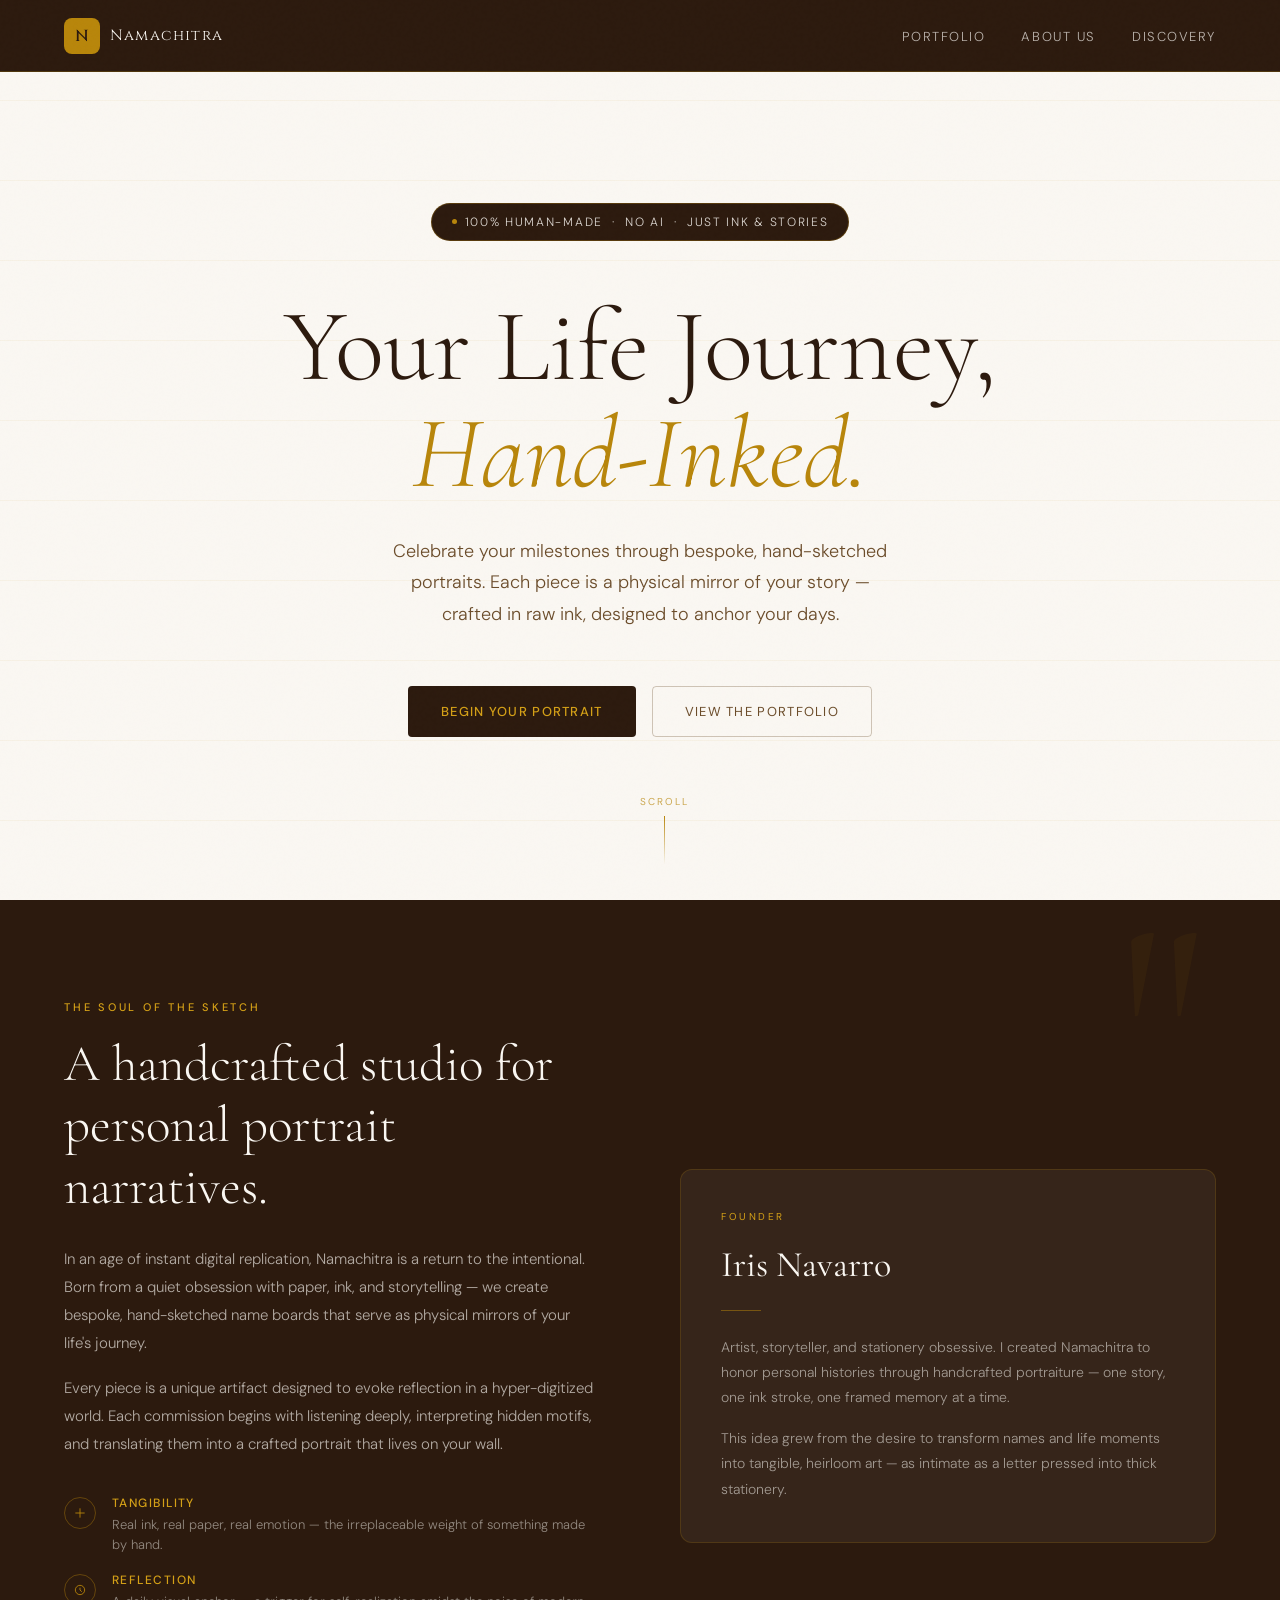
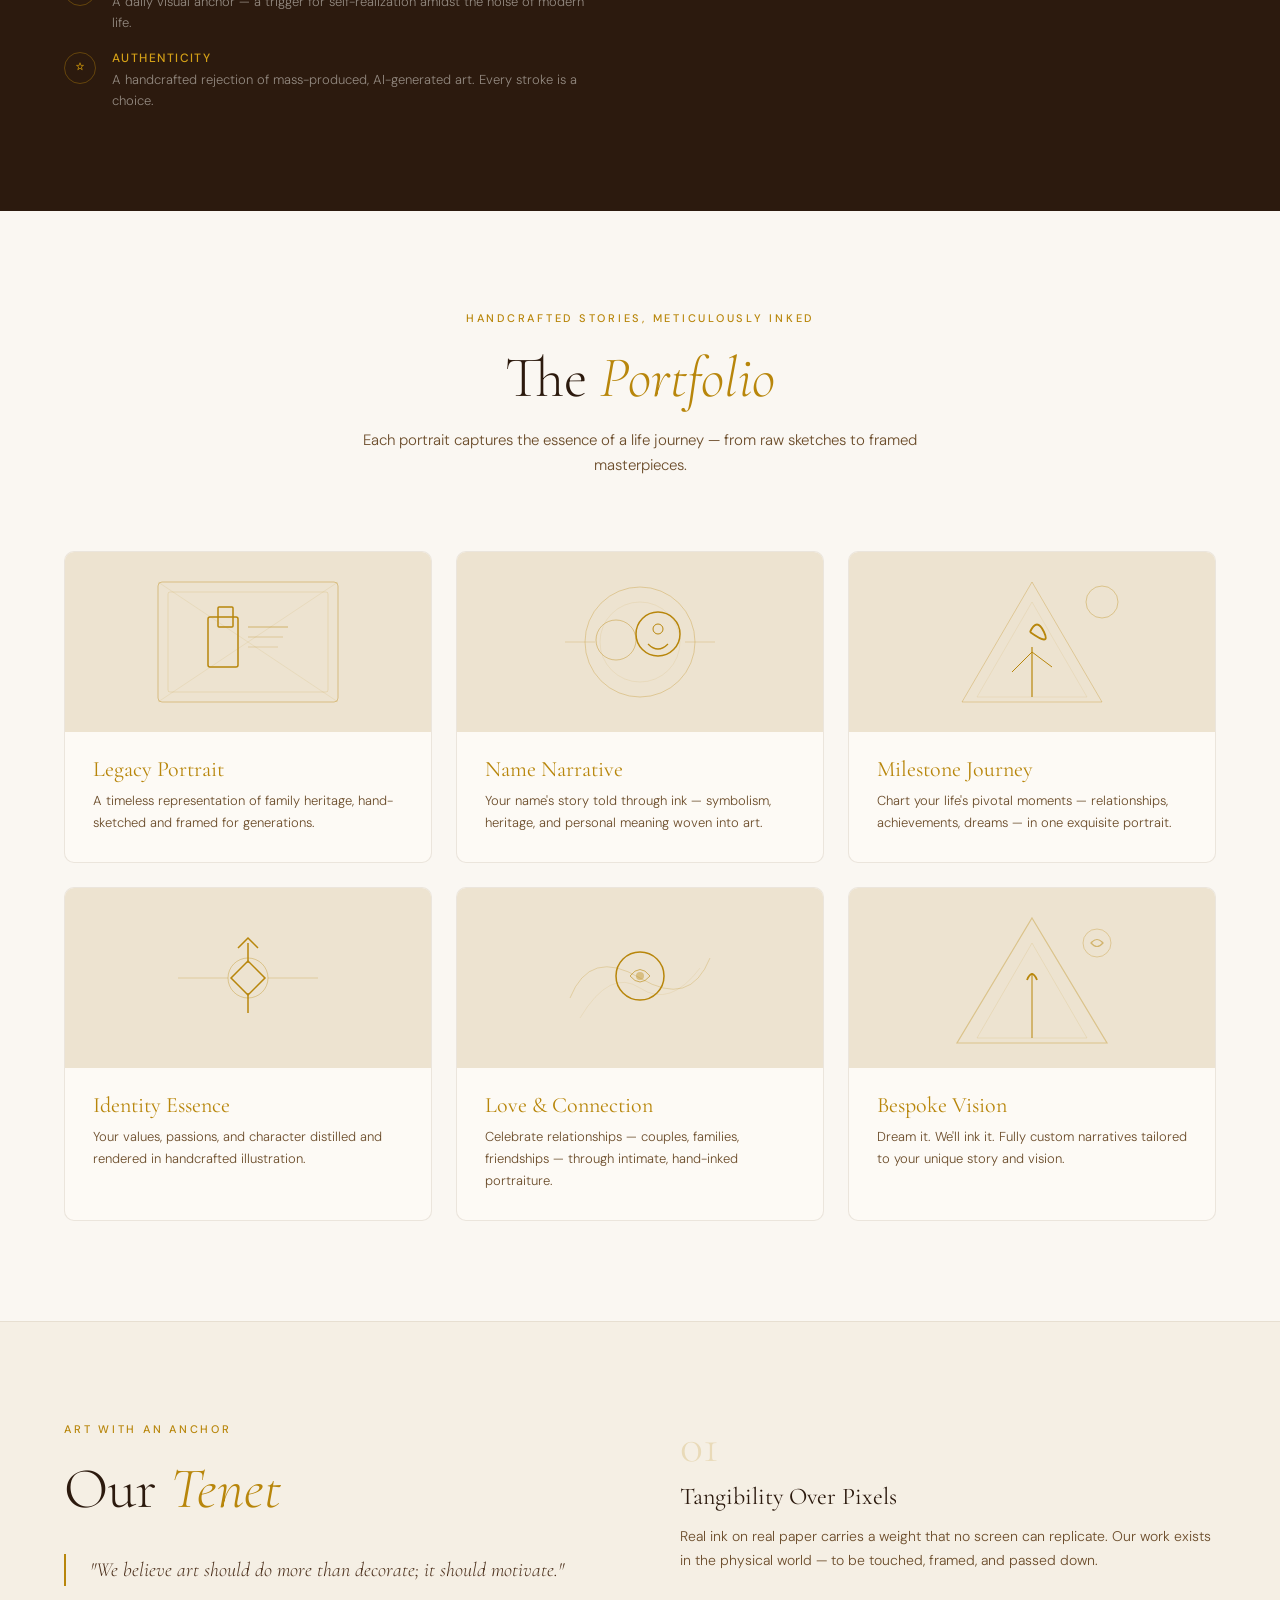
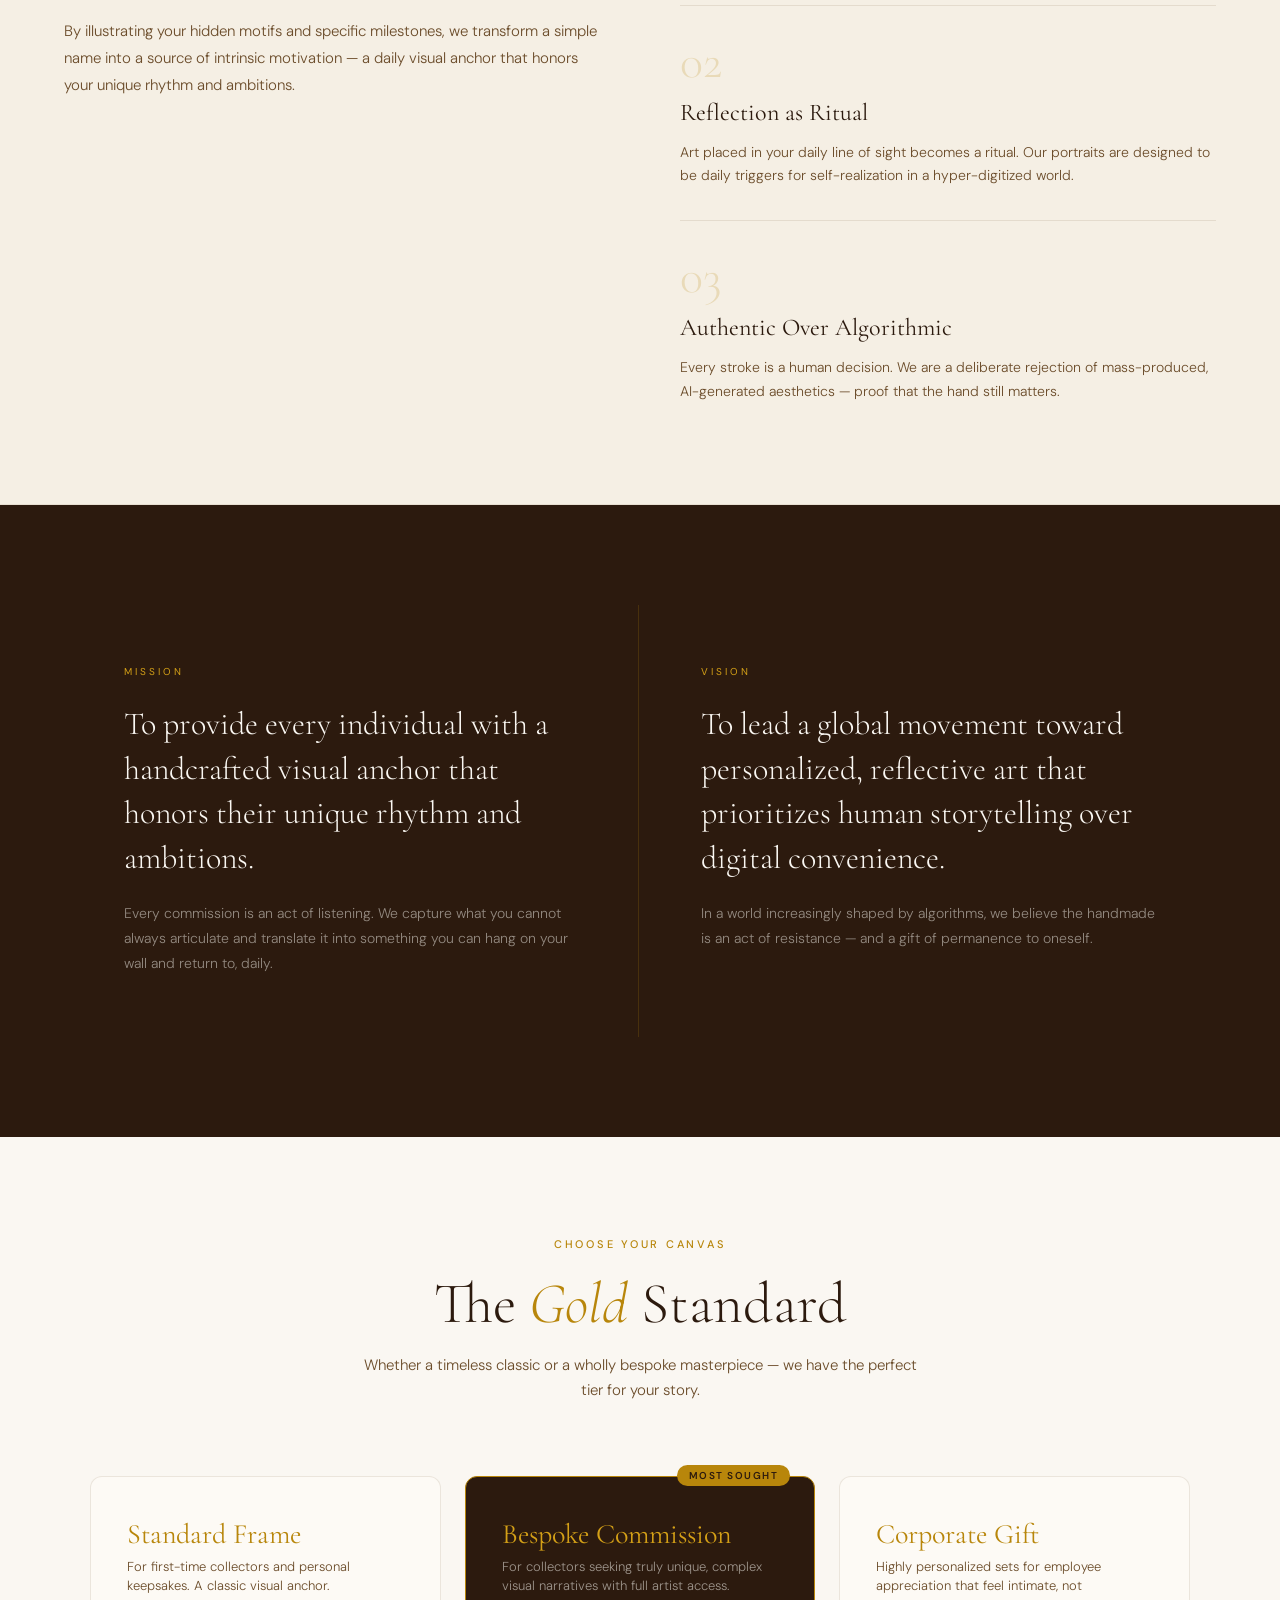
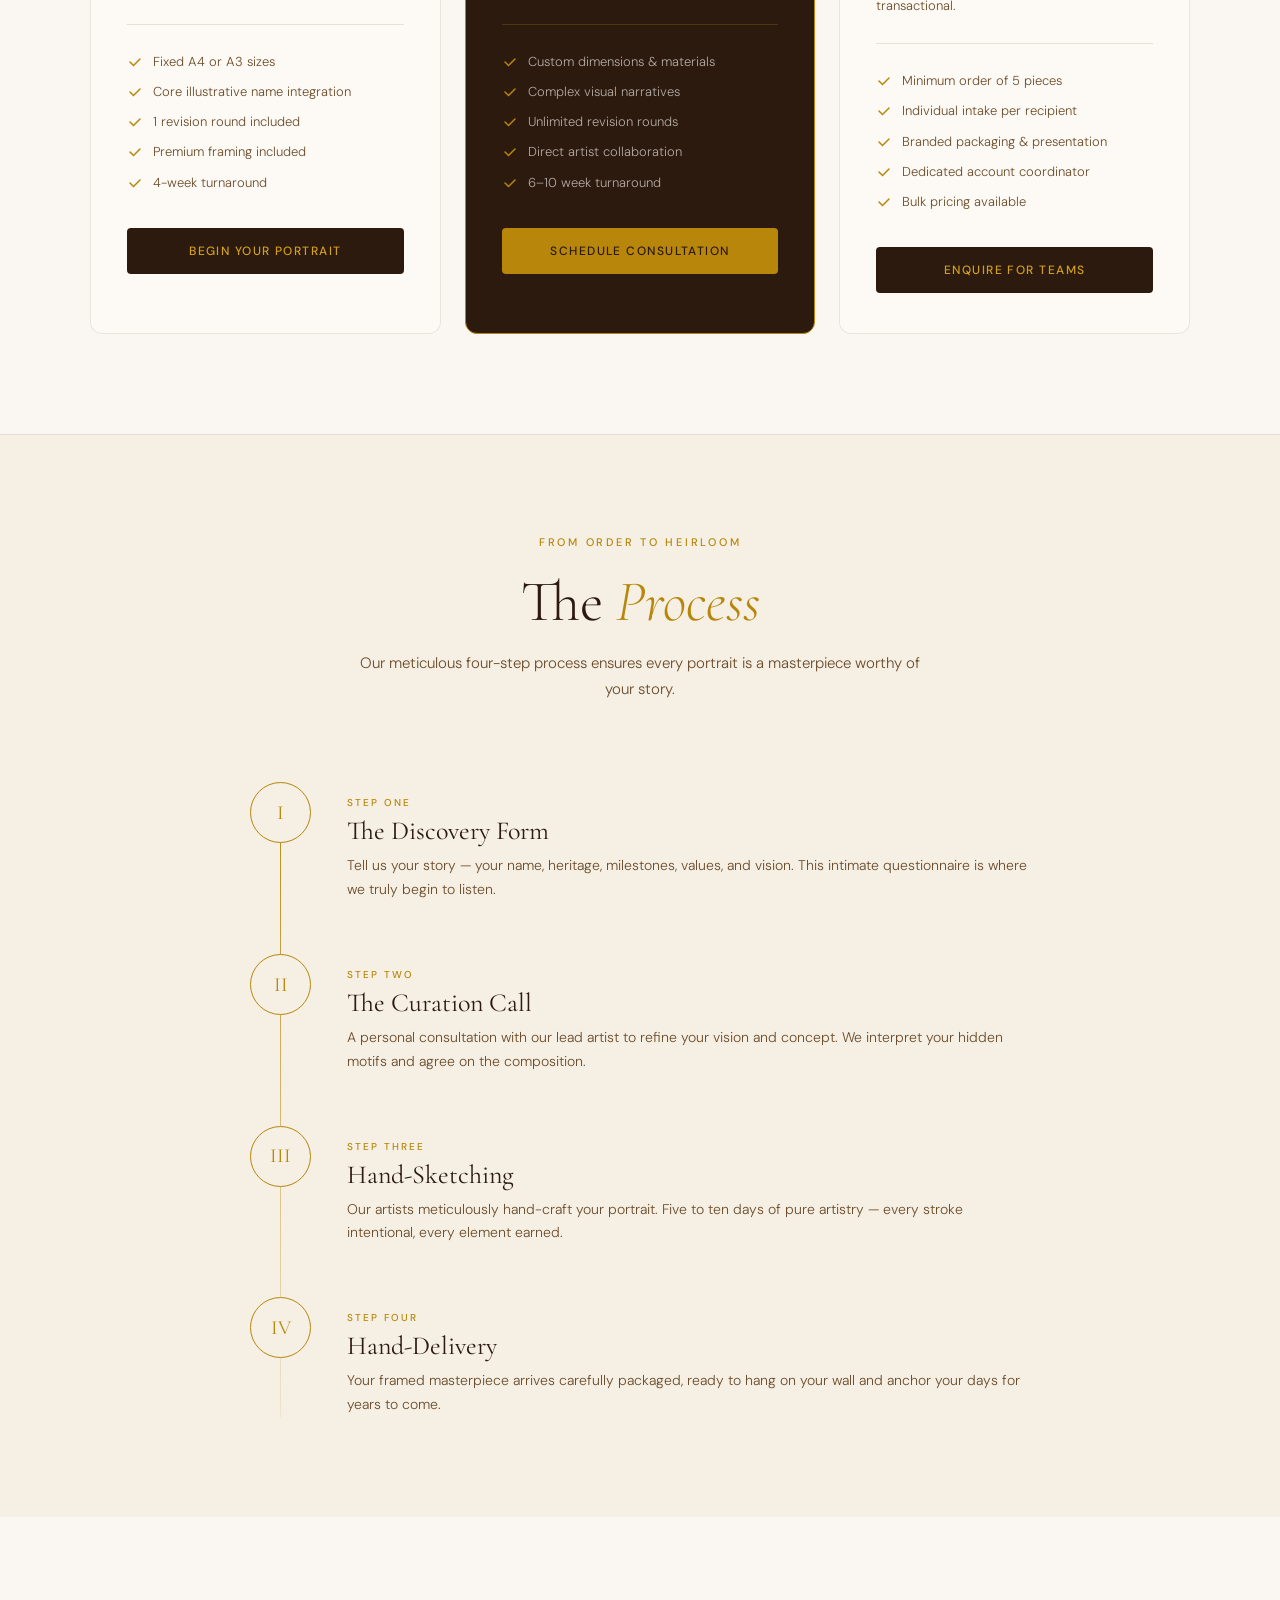
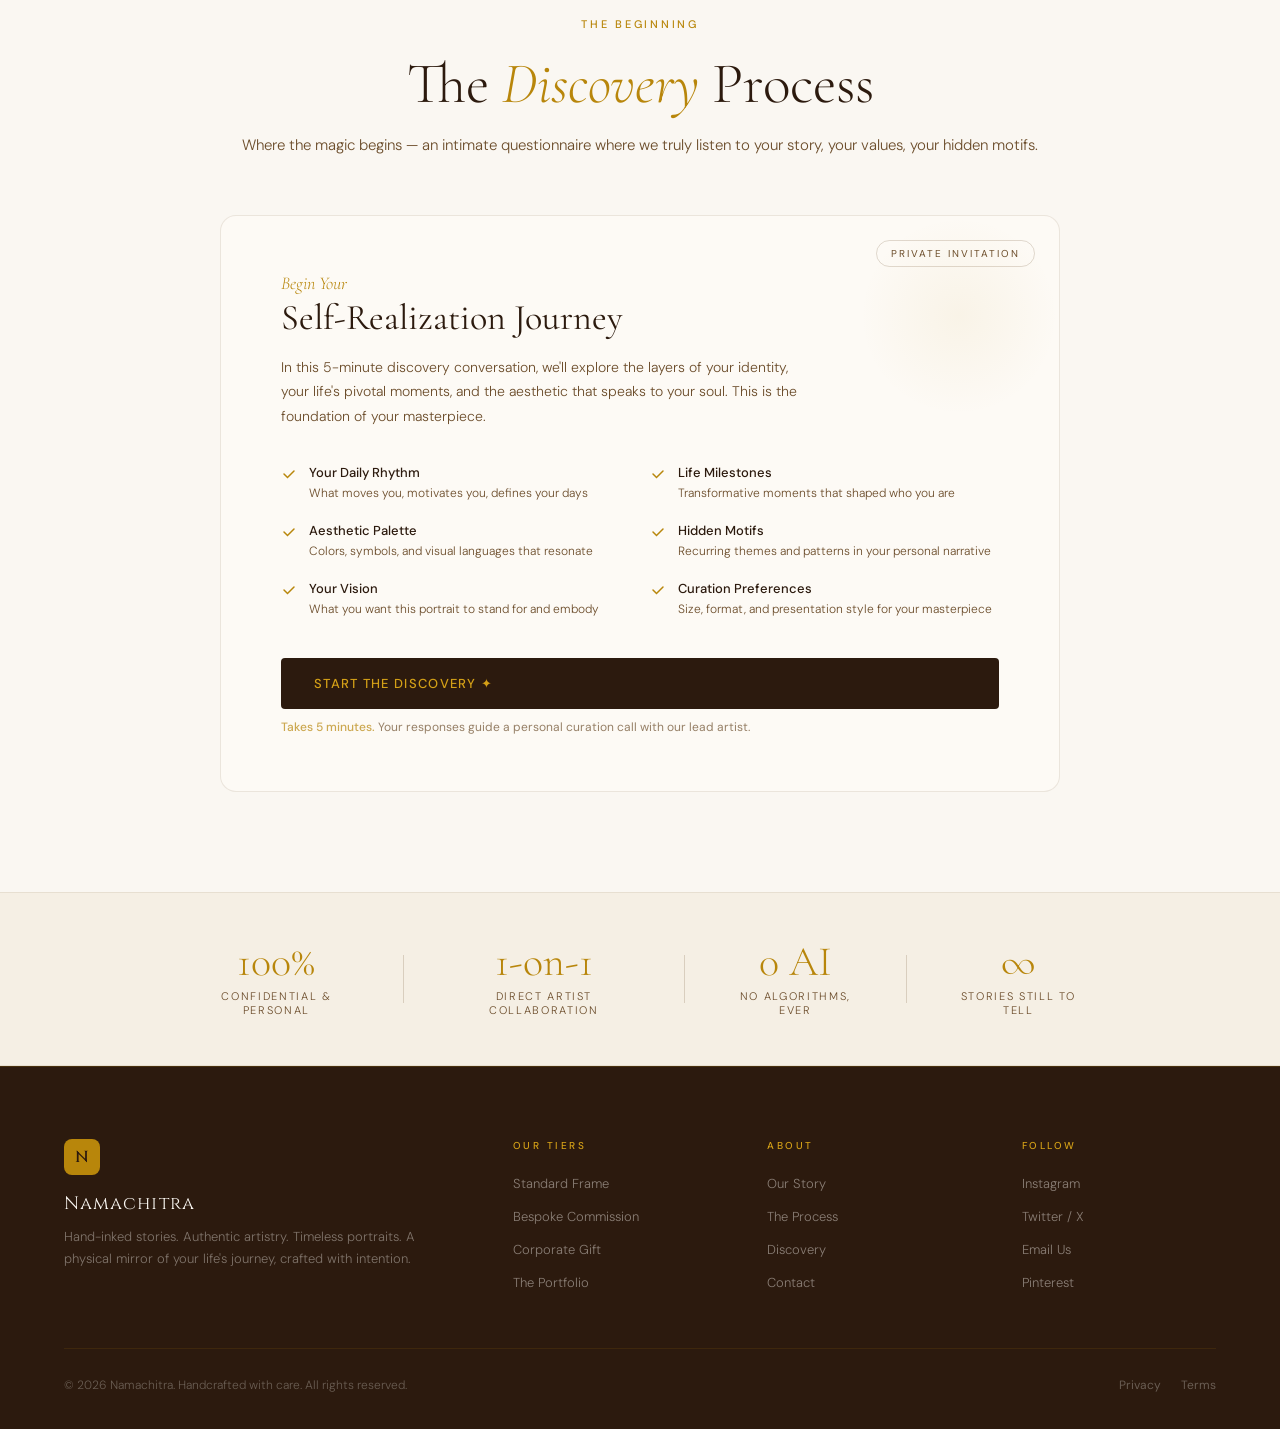
==== commit 919daa12: "Update footer links to point to specific pages" ====
--- a/namachitra.html
+++ b/namachitra.html
@@ -1681,9 +1681,8 @@
   <div class="footer-bottom">
     <span class="footer-copy">© 2026 Namachitra. Handcrafted with care. All rights reserved.</span>
     <div class="footer-legal">
-      <a href="#">Privacy</a>
-      <a href="#">Terms</a>
-      <a href="#">Cookies</a>
+      <a href="privacy.html">Privacy</a>
+      <a href="terms.html">Terms</a>     
     </div>
   </div>
 </footer>
